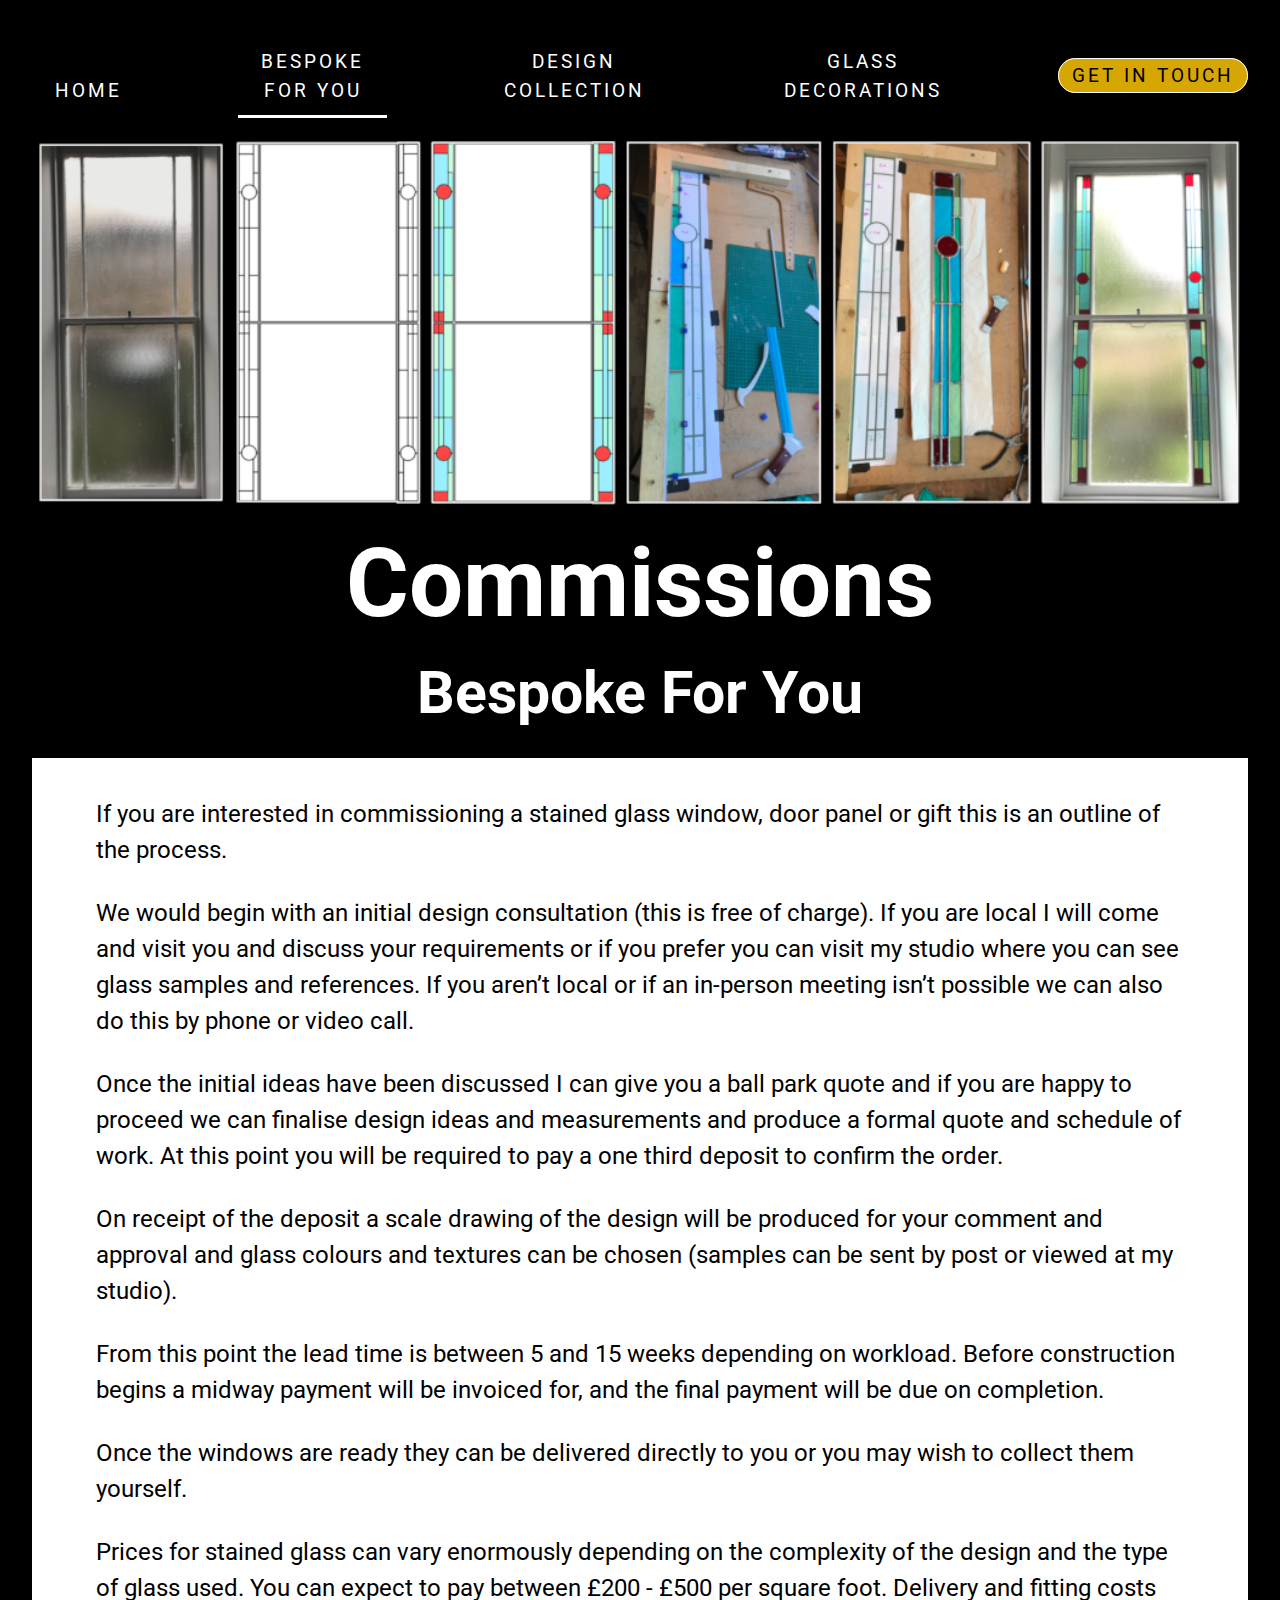
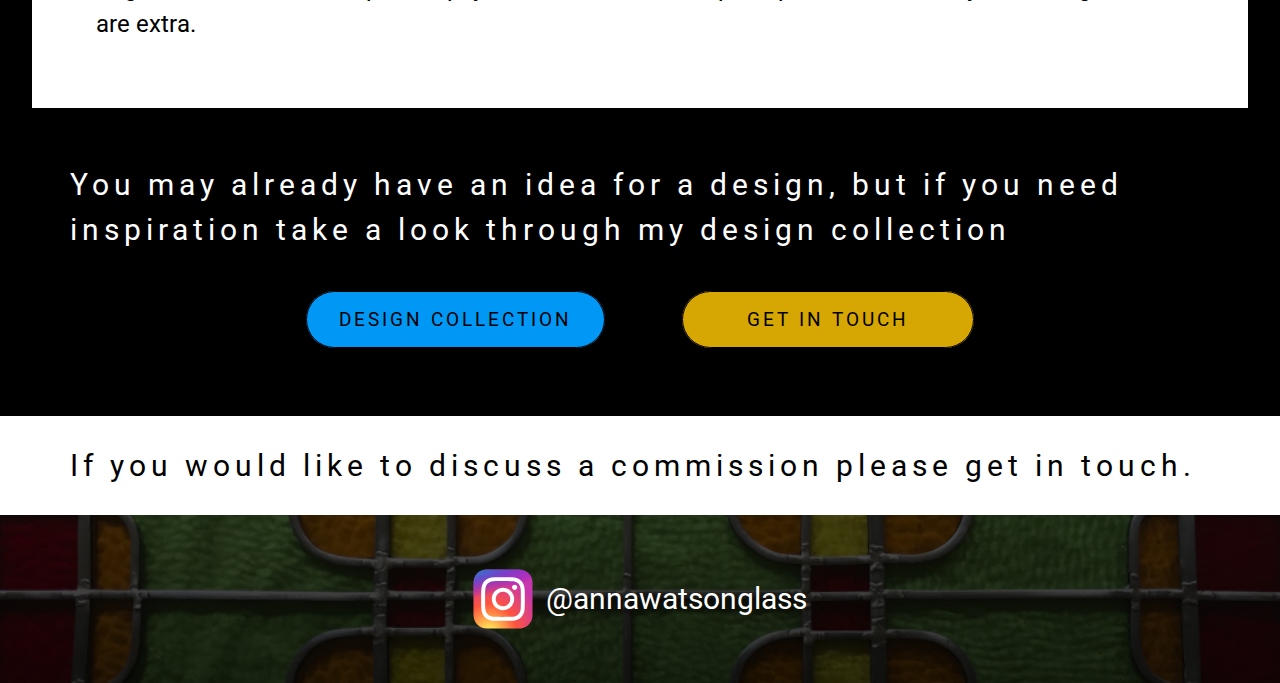
==== bespoke-for-you.html @ 7bacc812 "CTA on bespoke for you" ====
<!DOCTYPE html>
<html lang="en">
	<head>
		<meta charset="UTF-8" />
		<meta http-equiv="X-UA-Compatible" content="IE=edge" />
		<meta name="viewport" content="width=device-width, initial-scale=1.0" />
		<link rel="preconnect" href="https://fonts.googleapis.com" />
		<link rel="preconnect" href="https://fonts.gstatic.com" crossorigin />
		<link
			href="https://fonts.googleapis.com/css2?family=Roboto:wght@400;700;900&display=swap"
			rel="stylesheet"
		/>
		<link rel="stylesheet" href="normalize.css" />
		<link rel="stylesheet" href="style.css" />
		<title>Anna Watson Glass - bespoke for you</title>
		<script src="app.js" defer></script>
	</head>
	<div class="contact">
        <a class="skip-to-content" href="#main">skip to content</a>
        <header class="primary-header section-wrap">
            <div class="primary-header-layout">
                <div class="contact-btn-mobile">
                    <a
                        class="contact-btn-mob text-black letter-space-2 uppercase"
                        href="./contact.html"
                        >get in touch
                    </a>
                </div>
                <button
                    class="mobile-nav-toggle"
                    aria-controls="primary-navigation"
                    aria-expanded="false"
                >
                    <span class="sr-only">Menu</span>
                </button>
                <nav>
                    <ul
                        id="primary-navigation"
                        data-visible="false"
                        class="primary-navigation"
                    >
                        <li class="nav-item fs-nav nav-item1">
                            <a
                                class="text-white letter-space-2 uppercase"
                                href="./index.html"
                                ><span class="home-hidden">home</span><br>home</a
                            >
                        </li>
                        <li class="active nav-item fs-nav">
                            <a class="text-white letter-space-2 uppercase" href="./bespoke-for-you.html"
                                ><span>bespoke<br>for you</span></a
                            >
                        </li>
                        <li class="nav-item fs-nav">
                            <a class="text-white letter-space-2 uppercase" href="./design-collection.html"
                                >design<br>collection</a
                            >
                        </li>
                        <li class="nav-item fs-nav">
                            <a class="text-white letter-space-2 uppercase" href="./glass-decorations.html"
                                ><span>glass<br>decorations</span></a
                            >
                        </li>
                        <li class="contact-btn-nav fs-nav">
                            <a
                                class="contact-btn text-black letter-space-2 uppercase"
                                href="./contact.html"
                                >get in touch
                        </a>
                        </li>
                    </ul>
                </nav>
            </div>
        </header>
        <main id="main">
            <section class="section1 section-wrap">
                <div class="section1-layout">
        
                    <picture>
                        <source media="(max-width:719px)" srcset="images/bespoke-process-600.png">
                        <source media="(min-width:720px)" srcset="images/bespoke-process-1000.png">
                        <img class="design-process-img" src="images/bespoke-process-1000.png" alt="A series of pictures showing the design process">
                    </picture>
            </section>
            <section class="section-wrap">
                    <div class="commissions-header-wrap">
                        <h1 class="fs-8">Commissions</h1>
                        <h2 class="fs-6 bot-3">Bespoke For You</h2>
                    </div>
            </section>
            <section class="section-wrap">
                    <div class="commissions-text bg-white text-black">
                        <p>If you are interested in commissioning a stained glass window, door panel or gift this is an outline of the process.</p>
                        
                        <p class="top-3">We would begin with an initial design consultation (this is free of charge).  If you are local I will come and visit you and discuss your requirements or if you prefer you can visit my studio where you can see glass samples and references. If you aren’t local or if an in-person meeting isn’t possible we can also do this by phone or video call.</p>
                        
                        <p class="top-3">Once the initial ideas have been discussed I can give you a ball park quote and if you are happy to proceed we can finalise design ideas and measurements and produce a formal quote and schedule of work. At this point you will be required to pay a one third deposit to confirm the order.</p>
                        
                        <p class="top-3">On receipt of the deposit a scale drawing of the design will be produced for your comment and approval and glass colours and textures can be chosen (samples can be sent by post or viewed at my studio).</p>

                        <p class="top-3">From this point the lead time is between 5 and 15 weeks depending on workload. Before construction begins a midway payment will be invoiced for, and the final payment will be due on completion.</p>
                        
                        <p class="top-3">Once the windows are ready they can be delivered directly to you or you may wish to collect them yourself.</p>
                        
                        <p class="top-3 bot-3">Prices for stained glass can vary enormously depending on the complexity of the design and the type of glass used. You can expect to pay between £200 - £500 per square foot. Delivery and fitting costs are extra.</p>
                        </p>
                    </div>
                </div>
            </section>
            <div class="section-wrap bg-black text-white top-6 bot-6">
                <div class="one-col">
                    <p class="fs-3 sides-3 bot-3 letter-space-1">
                        You may already have an idea for a design, but if you need inspiration take a look through my design collection
                        </p>
                    <div class="two-cta two-item-flex fs-1">
                        <div class="call-action-2-btn top-3 bot-3">
                            <a
                                class="text-black letter-space-2 uppercase"
                                href="./design-collection.html"
                                >design collection
                            </a>
                        </div>
                        <div class="contact-btn-2 contact-bespoke top-3 bot-3">
                            <a
                                class="text-black letter-space-2 uppercase"
                                href="./contact.html"
                                >get in touch
                            </a>
                        </div>
                    </div>
                </div>
            </div>
            <div class="section-wrap bg-white text-black top-3 bot-3">
                <p class="fs-3 sides-3 letter-space-1">
                    If you would like to discuss a commission please get in touch.
                 </p>
                </div>
            </div>
        </main>
        <footer id="footer" class="section-wrap footer bg-black text-white">
			<div class="footer-layout top-6 bot-6">
				<div class="socials flex">
					<a href="#"><img class="link-icon" src="./images/icon-instagram.svg" alt="instagram icon"></a>
					<p class="fs-3">@annawatsonglass</p>
				</div>
			</div>
		</footer>
    </div>
</html>
---- style.css ----
/* ------------------- */
/* CUSTOM PROPERTIES   */
/* ------------------- */

:root {
	/* COLORS */
	--clr-dark: 232, 100%, 30%;
	--clr-light: 203, 99%, 48%;
	--clr-accent: 240, 100%, 27%;
	--clr-btn: #d6a603;
	--clr-black: 0 0% 0%;
	--clr-white: 0 0% 100%;

	/* FLUID TYPOGRAPHY */
	--fs-x-small: clamp(0.69rem, 0.59rem + 0.52vw, 0.96rem);
	--fs-small: clamp(0.83rem, 0.69rem + 0.72vw, 1.2rem);
	--fs-norm: clamp(1rem, 0.8rem + 0.98vw, 1.5rem);
	--fs-big: clamp(1.2rem, 0.94rem + 1.32vw, 1.88rem);
	--fs-x-big: clamp(1.44rem, 1.09rem + 1.76vw, 2.34rem);
	--fs-xl-big: clamp(1.73rem, 1.26rem + 2.35vw, 2.93rem);
	--fs-xxl-big: clamp(2.07rem, 1.45rem + 3.1vw, 3.66rem);
	--fs-xxxl-big: clamp(2.49rem, 1.67rem + 4.08vw, 4.58rem);
	--fs-uber-big: clamp(3rem, 2rem + 5vw, 7rem);

	/* FONT FAMILIES */
	--ff-sans-normal: 'Roboto', sans-serif;

	/* BORDER */
	--bw-all: 4px;
	--bw-top: 2px 4px 4px 4px;
	--bw-top-bot: 2px 4px 2px 4px;
	--bw-bot: 4px 4px 2px 4px;
	--bw-left: 4px 2px 4px 4px;
	--bw-left-right: 4px 2px 4px 2px;
	--bw-right: 4px 4px 4px 2px;
}

/* ------------------- */
/* RESET              */
/* ------------------- */

/* BOX SIZING */
*,
*::before,
*::after {
	box-sizing: border-box;
}

/* RESET MARGINS */
body,
h1,
h2,
h3,
h4,
h5,
p,
figure,
picture {
	margin: 0;
}

/* /////////////////////////////////////////////////////////// */

/* SET UP THE BODY */
body {
	background-color: hsl(var(--clr-black));
	color: hsl(var(--clr-white));
	font-family: var(--ff-sans-normal);
	font-size: var(--fs-norm);
	line-height: 1.5;

	/* overflow-y: hidden; */
}

/* MAKE IMAGES EASIER TO WORK WITH */
img,
picture {
	display: block;
	max-width: 100%;
}

/* MAKE FORM ELEMENTS EASIER TO WORK WITH */
input,
button,
textarea,
select {
	font: inherit;
}

/* REMOVE ANIMATIONS FOR PEOPLE WHO HAVE TURNED THEM OFF */

@media (prefers-reduced-motion: reduce) {
	*,
	*::before,
	*::after {
		animation-duration: 0.01ms !important;
		animation-iteration-count: 1 !important;
		transition-duration: 0.01ms !important;
		scroll-behavior: auto !important;
	}
}
/* ------------------- */
/* UTILITY CLASSES     */
/* ------------------- */

.flex {
	display: flex;
}

/* ASSIGN FLUID TYPOGRAPHY STEPS*/
.fs-8 {
	font-size: var(--fs-uber-big);
}
h1,
.fs-7 {
	font-size: var(--fs-xxxl-big);
}
h2,
.fs-6 {
	font-size: var(--fs-xxl-big);
}
h3,
.fs-5 {
	font-size: var(--fs-xl-big);
}
h4,
.fs-4 {
	font-size: var(--fs-x-big);
}
h5,
.fs-3 {
	font-size: var(--fs-big);
}
p,
.fs-2 {
	font-size: var(--fs-norm);
}
.fs-1 {
	font-size: var(--fs-small);
}
.fs-nav {
	font-size: var(--fs-small);
}

@media (min-width: 720px) and (max-width: 960px) {
	.fs-nav {
		font-size: 0.75rem;
	}
}

@media (max-width: 560px), (max-height: 560px) {
	h1,
	.fs-7 {
		font-size: var(--fs-xxl-big);
	}
	h2,
	.fs-6 {
		font-size: var(--fs-xl-big);
	}
	h3,
	.fs-5 {
		font-size: var(--fs-x-big);
	}
	h4,
	.fs-4 {
		font-size: var(--fs-big);
	}
}

@media (max-width: 400px), (max-height: 400px) {
	h1,
	.fs-7 {
		font-size: var(--fs-x-big);
	}
	h2,
	.fs-6 {
		font-size: var(--fs-big);
	}
	h3,
	.fs-5 {
		font-size: var(--fs-norm);
	}
	h4,
	.fs-4 {
		font-size: var(--fs-small);
	}
	h5,
	.fs-3 {
		font-size: var(--fs-small);
	}
	p,
	.fs-2 {
		font-size: var(--fs-x-small);
	}
}
.fs-7,
.fs-6,
.fs-5,
.fs-4 {
	line-height: 1.3;
}

/* /////////////////////////////////////////////////////////// */

/*  COLORS */

.bg-dark {
	background-color: hsl(var(--clr-dark));
}
.bg-light {
	background-color: hsl(var(--clr-light));
}
.bg-accent {
	background-color: hsl(var(--clr-accent));
}
.bg-white {
	background-color: hsl(var(--clr-white));
}
.bg-black {
	background-color: hsl(var(--clr-black));
}

.text-dark {
	color: hsl(var(--clr-dark));
}
.text-light {
	color: hsl(var(--clr-light));
}
.text-white {
	color: hsl(var(--clr-white));
}
.text-black {
	color: hsl(var(--clr-black));
}
/* /////////////////////////////////////////////////////////// */

/* TYPOGRAPHY */

.ff-sans-normal {
	font-family: var(--ff-sans-normal);
}

.letter-space-1 {
	letter-spacing: 5px;
}
.letter-space-2 {
	letter-spacing: 3px;
}
.letter-space-3 {
	letter-spacing: 2.5px;
}

.uppercase {
	text-transform: uppercase;
}

/* /////////////////////////////////////////////////////////// */

/* SPACING - MARGIN-TOP */

.flow > *:not(:first-child) {
	padding-top: 3vh;
}

.top-1 {
	padding-top: 1vh;
}
.top-2 {
	padding-top: 2vh;
}
.top-3 {
	padding-top: 3vh;
}
.top-6 {
	padding-top: 6vh;
}
.top-9 {
	padding-top: 9vh;
}

.bot-1 {
	padding-bottom: 1vh;
}
.bot-2 {
	padding-bottom: 2vh;
}
.bot-3 {
	padding-bottom: 3vh;
}
.bot-6 {
	padding-bottom: 6vh;
}
.bot-9 {
	padding-bottom: 9vh;
}

.sides-3 {
	padding-left: 3vw;
	padding-right: 3vw;
}

.sides-6 {
	padding-left: 6vw;
	padding-right: 6vw;
}

.border {
	border-style: solid;
	border-color: hsl(var(--clr-white));
	border-width: var(--bw-all);
}
/* /////////////////////////////////////////////////////////// */

/* ACCESSIBILITY */

.sr-only {
	border: 0;
	clip: rect(0, 0, 0, 0);
	height: 1px;
	margin: -1px;
	overflow: hidden;
	padding: 0;
	position: absolute;
	white-space: nowrap; /* added line */
	width: 1px;
}

.skip-to-content {
	background-color: hsl(var(--clr-black));
	color: hsl(var(--clr-white));
	left: 1vw;
	padding: 0.2em 0.5em;
	position: absolute;
	transform: translateY(-100%);
	transition: transform 250ms ease-in;
	z-index: 9999;
}

.skip-to-content:focus {
	transform: translateY(16vh);
}

/* /////////////////////////////////////////////////////////// */

/* ------------------- */
/* PRIMARY HEADER      */
/* AND NAVIGATION      */
/* ------------------- */

.primary-header-layout {
	display: grid;
	grid-template-columns: 1fr;
	grid-template-rows: 15vh;

	align-items: center;
}

.primary-navigation {
	display: grid;
	grid-template-columns: 1fr;
	grid-template-rows: repeat(5, min-content);

	background-color: hsl(var(--clr-black) / 0.9);
	background: hsl(var(--black));
	background-image: linear-gradient(
			hsl(var(--clr-black) / 0),
			hsl(var(--clr-black) / 0.3),
			hsl(var(--clr-black) / 0)
		),
		url(./images/arrows-05.jpg);
	background-position: center;
	background-repeat: no-repeat;
	background-size: cover;
	gap: 3vh;
	inset: 0 0 0 0%;
	list-style: none;
	margin: 0;
	padding: 15vh 3rem;
	position: fixed;
	transform: translateX(130%);
	transition: transform 500ms ease-in-out;
	z-index: 10;
}

.primary-navigation > .nav-item1 {
	grid-column: 1;
}

.primary-navigation[data-visible='true'] {
	transform: translateX(0);
}

.home-hidden {
	color: hsl(var(--clr-white) / 0);
	text-shadow: none;
}

.nav-item {
	border-bottom: 0.4vh solid hsl(var(--clr-white) / 0);
	text-align: center;
	padding: 1.4vh clamp(0.5rem, 1.8vw, 4.5rem) 1vh;
}

.nav-item > a {
	color: white;
	cursor: pointer;
	display: block;
	text-shadow: 3px 3px 5px black, -3px -3px 5px black;
	text-decoration: none;
}

.nav-item:hover,
.nav-item:focus {
	border-color: hsl(var(--clr-white) / 0.7);
}

.primary-navigation .active,
.primary-navigation > [aria-selected='true'] {
	border-color: hsl(var(--clr-white) / 1);
	color: hsl(var(--clr-white) / 1);
}

/* MOBILE NAV TOGGLE ////////// */

.mobile-nav-toggle {
	display: block;

	background: transparent;
	background-image: url(./images/icon-hamburger.svg);
	background-position: center;
	background-repeat: no-repeat;
	border: 0;
	cursor: pointer;
	height: 1.5rem;
	position: absolute;
	right: 9vw;
	top: 6vh;
	width: 1.5rem;
	z-index: 20;
}
.mobile-nav-toggle[aria-expanded='true'] {
	background-image: url(./images/icon-close.svg);
	position: fixed;
}

.mobile-nav-toggle:focus-visible {
	outline: 5px solid white;
	outline-offset: 5px;
}

/* LARGER SCREEN NAVIGATION///////////////////////////////// */
@media (min-width: 720px) {
	.mobile-nav-toggle {
		display: none;
	}
	.primary-navigation {
		grid-template-columns: repeat(4, auto) min-content;
		grid-template-rows: 1fr;

		align-items: center;
		background: hsl(var(--clr-white) / 0);
		gap: 3vw;
		justify-content: space-between;
		padding: 2vh 0 0 0;
		position: static;
		transform: none;
		transition: none;
	}
}
/* //////////////////////////////////////////////////////////////////////// */
/* ------------------- */
/* LAYOUT + SPACING    */
/* ------------------- */
/* //////////////////////////////////////////////////////////////////////// */
.section-wrap {
	display: grid;
	grid-template-columns: minmax(2rem, 1fr) minmax(0, 80rem) minmax(2rem, 1fr);
}

.section-wrap > *:first-child {
	grid-column: 2;
}

/* //////////////////////////////////////////////////////////////////////// */

.home-section1 {
	grid-template-rows: minmax(85vh, auto);

	place-items: center;
	text-align: center;
}

.home-section1 h1 {
	text-shadow: 2px 0 5px black, -2px 0 5px black, 0 2px 5px black,
		0 -2px 5px black;
	color: hsl(var(--clr-white) / 0.9);
}

.home-sect1-sub {
	gap: 3vw;
	text-shadow: 1px 0 5px black, -1px 0 5px black, 0 1px 5px black,
		0 -1px 5px black;
	color: white;
}

/* ////////////////////// */

/* ////////////////////// */

.one-cta {
	display: flex;
	flex-direction: column;
}

.one-cta a {
	justify-self: center;
}

.two-item-flex {
	display: flex;
	flex-direction: column;
	flex-wrap: wrap;
}

.two-img-first {
	width: 100%;
	border-color: hsl(var(--clr-white));
	border-style: solid;
	border-width: var(--bw-bot);
}

.two-img-last {
	width: 100%;
	border-color: hsl(var(--clr-white));
	border-style: solid;
	border-width: var(--bw-top);
}

.text-img-right,
.text-img-left {
	display: grid;
	grid-template-columns: 1fr;
}

@media (min-width: 720px) {
	.two-item-flex {
		flex-direction: row;
		flex-wrap: nowrap;
	}

	.two-img-first {
		border-width: var(--bw-left);
	}

	.two-img-last {
		border-width: var(--bw-right);
	}

	.two-img-first,
	.two-img-last {
		width: 50%;
	}

	.text-img-right {
		grid-template-columns: 1fr 50vw;

		align-items: center;
		column-gap: 3vw;
	}

	.text-img-right > img {
		justify-self: end;
	}

	.text-img-left {
		grid-template-columns: 50vw 1fr;
		grid-template-areas: 'image text';

		align-items: center;
		column-gap: 3vw;
	}

	.text-img-left > img {
		justify-self: start;
		grid-area: image;
	}
}

/* ////////////////////// */

.footer-layout {
	display: grid;
	grid-template-columns: 1fr;

	align-items: center;
	justify-content: center;
}

.socials {
	gap: 1vw;
	justify-self: center;
	align-items: center;
	text-align: center;
}

.link-icon {
	cursor: pointer;
	width: 60px;
}

/* /////////////////////////////////////////////////////////// */

/* ///////////////////////////////////////////////////////////////////////// */

/* ------------------- */
/* BACKGROUNDS      */
/* ------------------- */

.home {
	background: hsl(var(--black));
	background-image: linear-gradient(
			hsl(var(--clr-black) / 0.1),
			hsl(var(--clr-black) / 0.1)
		),
		url(./images/internal-transom-hero-mobile-02.jpg);
	background-position: center;
	background-repeat: no-repeat;
	background-size: cover;
}

@media (min-width: 540px) {
	.home {
		background-image: linear-gradient(
				hsl(var(--clr-black) / 0.1),
				hsl(var(--clr-black) / 0.1)
			),
			url(./images/internal-transom-hero.jpg);
	}
}

.footer {
	background: hsl(var(--black));
	background-image: linear-gradient(
			hsl(var(--clr-black) / 0.7),
			hsl(var(--clr-black) / 0.8)
		),
		url(./images/flow-03.jpg);
	background-position: center;
	background-repeat: no-repeat;
	background-size: cover;
}

/* ///////////////////////////////////////////////////////////////////////// */

/* ------------------------ */
/* BUTTONS - CONTACT - CTA 	*/
/* ------------------------ */
.contact-btn-mobile {
	position: relative;
	font-size: 0.75rem;
}
.contact-btn-mob {
	background-color: var(--clr-btn);
	border: 0.1rem solid hsl(var(--clr-black));
	border-radius: 2rem;
	cursor: pointer;
	padding: 0.3rem 0.8rem;
	text-decoration: none;
	white-space: nowrap;
}

.contact-btn-mob:hover,
.contact-btn-mob:focus {
	background-color: hsl(var(--clr-dark));
	border: 0.1rem solid hsl(var(--clr-white));
	color: hsl(var(--clr-white));
}

.contact-btn-mob:active {
	color: hsl(var(--clr-black));
	border: 0.1rem solid hsl(var(--clr-white));
}

@media (min-width: 720px) {
	.contact-btn-mobile {
		display: none;
	}
}

/* ///////////////////////////*/

.contact-btn {
	background-color: var(--clr-btn);
	border: 0.1rem solid hsl(var(--clr-white));
	border-radius: 2rem;
	cursor: pointer;
	padding: 0.3rem 0.8rem;
	text-decoration: none;
	white-space: nowrap;
}

.contact-btn:hover,
.contact-btn:focus {
	background-color: hsl(var(--clr-dark));
	color: hsl(var(--clr-white));
}

.contact-btn:active {
	color: hsl(var(--clr-black));
}

/* /////////////////////////// */
@media (max-width: 720px) {
	.contact-btn-nav {
		justify-self: center;
	}
}

/* /////////////////////////// */

/* ///////////////////////////*/
/* button element so that text can wrap easily */
.call-action-1-btn {
	background-color: hsl(var(--clr-black) / 0.5);
	border: 0.1rem solid hsl(var(--clr-white));
	border-radius: 3rem;
	cursor: pointer;
	padding: 1rem 1rem 1rem;
	text-decoration: none;
	white-space: nowrap;
}

.call-action-1-btn:hover,
.call-action-1-btn:focus {
	background-color: hsl(var(--clr-white));
	border: 0.1rem solid hsl(var(--clr-black));
	color: hsl(var(--clr-black));
}

/* ///////////////////////////*/

.two-cta {
	justify-content: center;
	text-align: center;
}

@media (min-width: 720px) {
	.two-cta {
		column-gap: 6vw;
	}
}

.contact-btn-2 > a {
	background-color: var(--clr-btn);
	border: 0.1rem solid hsl(var(--clr-black));
	border-radius: 2rem;
	cursor: pointer;
	padding: 1rem 5rem;
	text-decoration: none;
	white-space: nowrap;
}

.contact-btn-2 > a:hover,
.contact-btn-2 > a:focus {
	background-color: hsl(var(--clr-dark));
	border: 0.1rem solid hsl(var(--clr-black));
	color: hsl(var(--clr-white));
}

.contact-btn-2 > a:active {
	background-color: var(--clr-btn);
	color: hsl(var(--clr-black));
}

.contact-bespoke > a {
	padding: 1rem 4rem;
}
/* ///////////////////////////// */

.call-action-2-btn {
	justify-content: center;
}

.call-action-2-btn > a {
	background-color: hsl(var(--clr-light));
	border: 0.1rem solid hsl(var(--clr-black));
	border-radius: 3rem;
	cursor: pointer;
	padding: 1rem 2rem;
	text-decoration: none;
	white-space: nowrap;
}

.call-action-2-btn > a:hover,
.call-action-2-btn > a:focus {
	background-color: hsl(var(--clr-dark));
	border: 0.1rem solid hsl(var(--clr-white));
	color: hsl(var(--clr-white));
}

.call-action-2-btn > a:active {
	background-color: var(--clr-btn);
	border: 0.1rem solid hsl(var(--clr-white));
	color: hsl(var(--clr-black));
}

/* ///////////////////////////*/

.img-container {
	cursor: pointer;
	margin: 3vh 0;
}

.des-col {
	width: auto;
	max-height: 75vh;
}

.gallery {
	display: grid;
	/* flex-wrap: wrap; */
	justify-content: center;
	gap: 5vw;
}

/* .bespoke-process-img-wrap {
	display: grid;
	grid-template-columns: 1fr auto 1fr;
	grid-template-rows: 50vh;
} */

picture {
	display: grid;
	justify-content: center;
}

.design-process-img {
	width: 70vw;
	grid-column: 2;
}
@media (min-width: 720px) {
	.design-process-img {
		width: 100vw;
	}
}

.commissions-header-wrap {
	display: grid;
	justify-content: center;
	text-align: center;
}

.commissions-text {
	text-align: left;
	padding: 3vw 5vw;
}
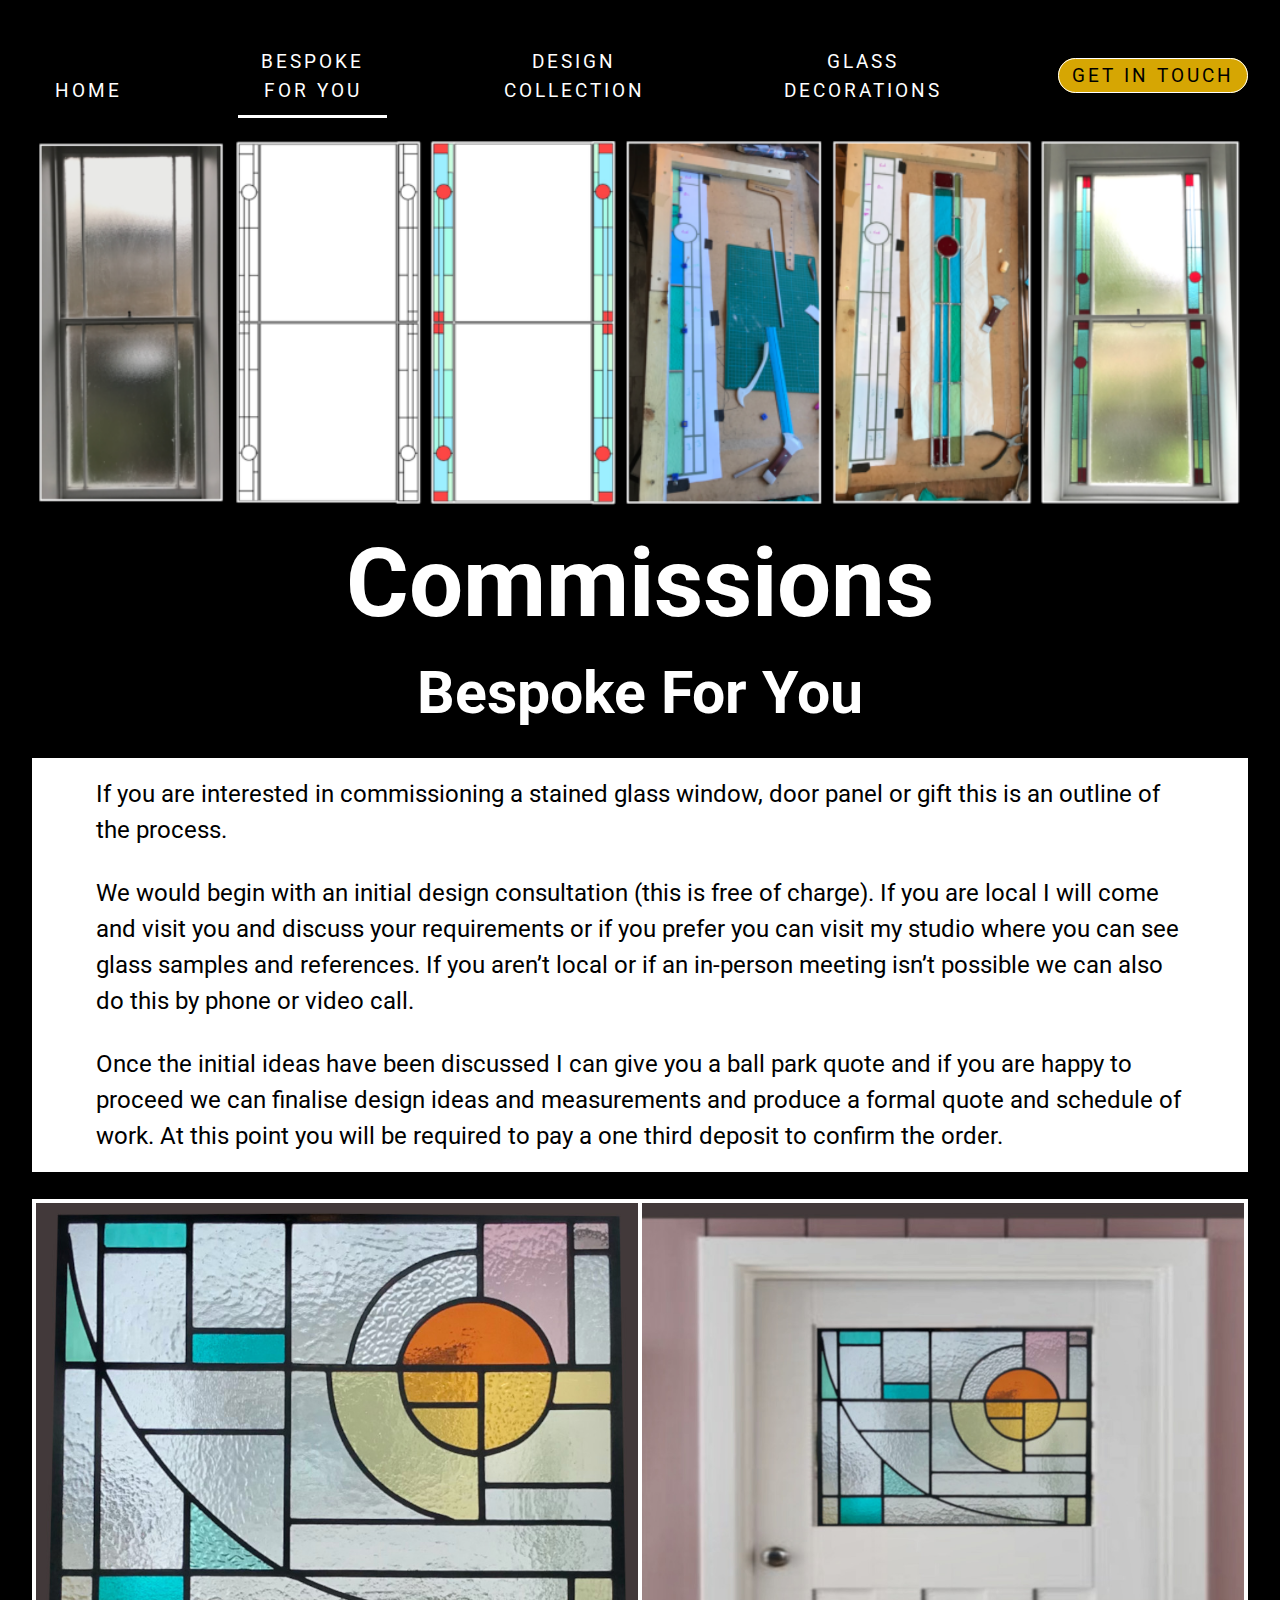
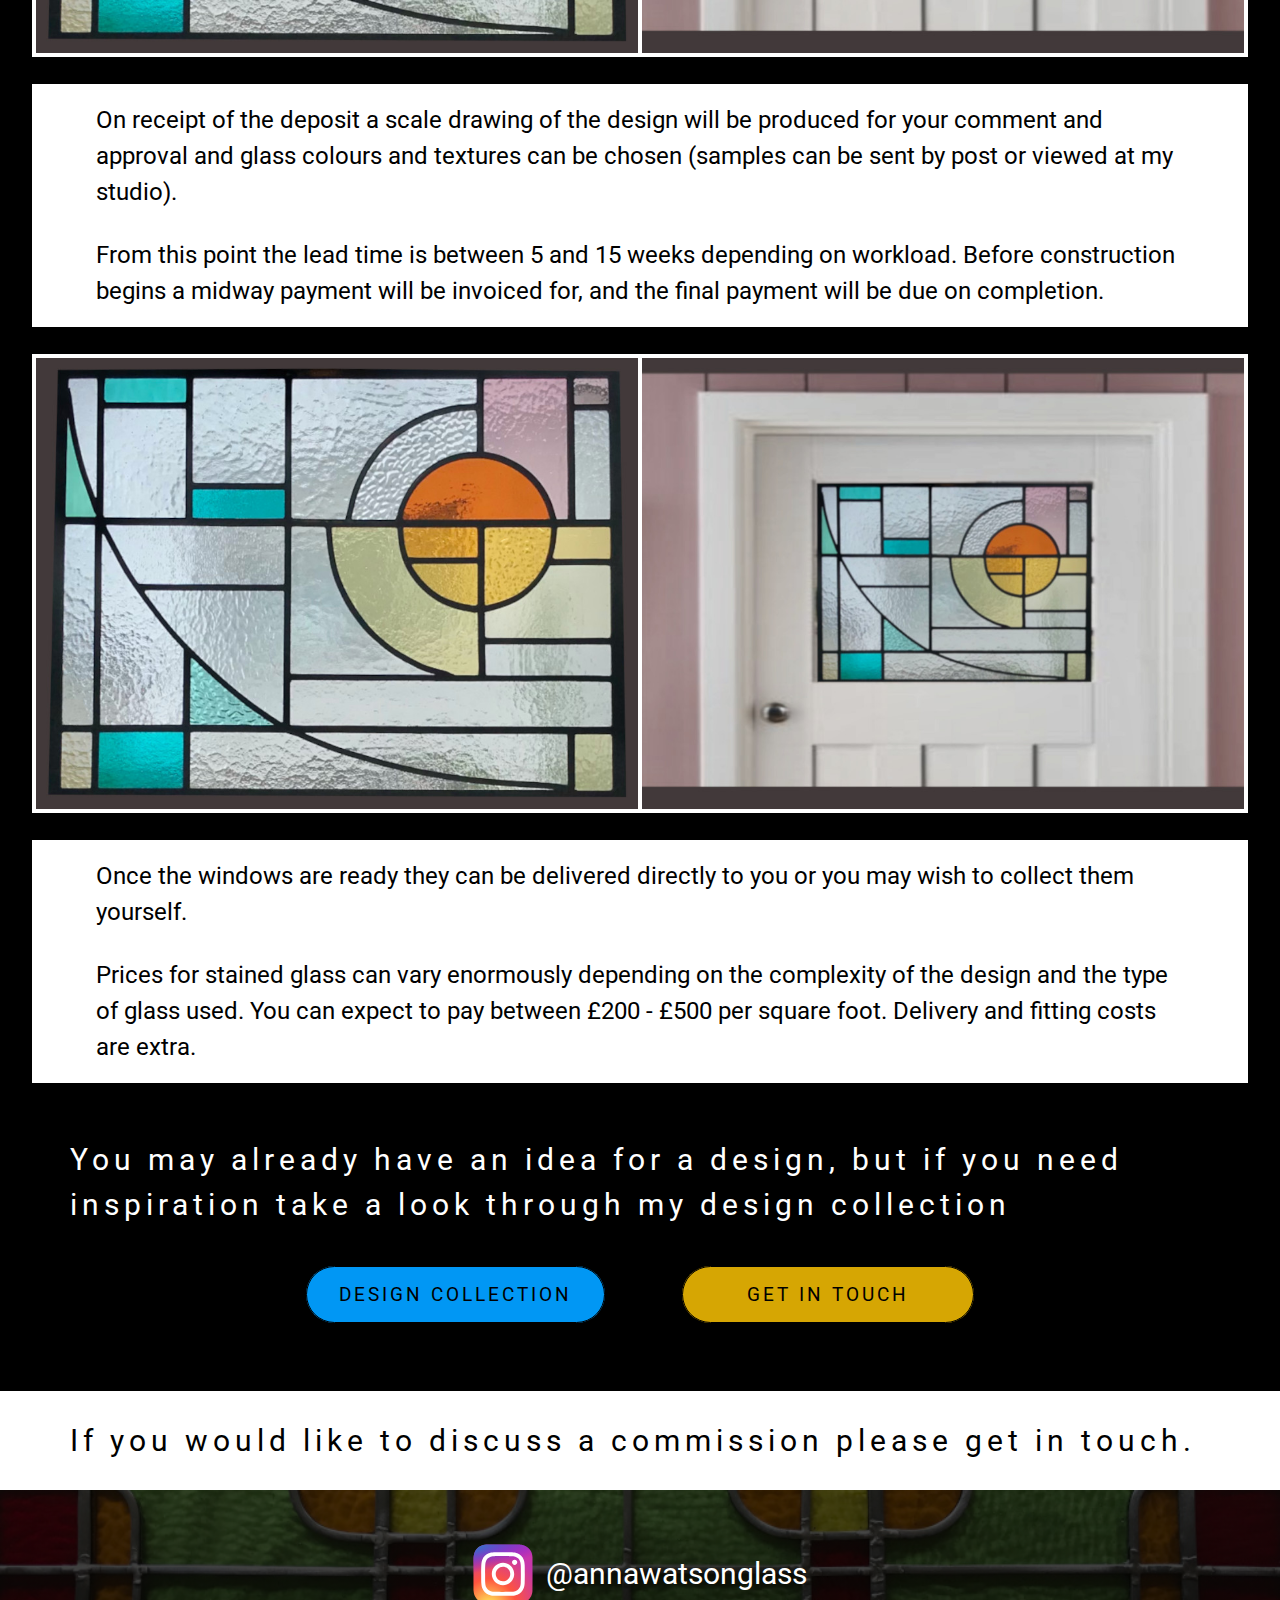
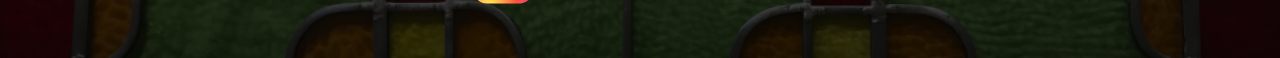
==== commit 09a0cfb9: "Add in images as placeholders Design For You" ====
--- a/bespoke-for-you.html
+++ b/bespoke-for-you.html
@@ -73,36 +73,55 @@
             </div>
         </header>
         <main id="main">
-            <section class="section1 section-wrap">
-                <div class="section1-layout">
-        
+            <section class="bespoke-section1 section-wrap">
+                <div class="bespoke-section1-layout">
                     <picture>
                         <source media="(max-width:719px)" srcset="images/bespoke-process-600.png">
                         <source media="(min-width:720px)" srcset="images/bespoke-process-1000.png">
                         <img class="design-process-img" src="images/bespoke-process-1000.png" alt="A series of pictures showing the design process">
                     </picture>
+                </div>
             </section>
             <section class="section-wrap">
-                    <div class="commissions-header-wrap">
-                        <h1 class="fs-8">Commissions</h1>
-                        <h2 class="fs-6 bot-3">Bespoke For You</h2>
-                    </div>
+                <div class="commissions-header-wrap">
+                    <h1 class="fs-8">Commissions</h1>
+                    <h2 class="fs-6 bot-3">Bespoke For You</h2>
+                </div>
             </section>
-            <section class="section-wrap">
+            <section>
+                <div class="section-wrap">
                     <div class="commissions-text bg-white text-black">
                         <p>If you are interested in commissioning a stained glass window, door panel or gift this is an outline of the process.</p>
                         
                         <p class="top-3">We would begin with an initial design consultation (this is free of charge).  If you are local I will come and visit you and discuss your requirements or if you prefer you can visit my studio where you can see glass samples and references. If you aren’t local or if an in-person meeting isn’t possible we can also do this by phone or video call.</p>
-                        
+
                         <p class="top-3">Once the initial ideas have been discussed I can give you a ball park quote and if you are happy to proceed we can finalise design ideas and measurements and produce a formal quote and schedule of work. At this point you will be required to pay a one third deposit to confirm the order.</p>
-                        
-                        <p class="top-3">On receipt of the deposit a scale drawing of the design will be produced for your comment and approval and glass colours and textures can be chosen (samples can be sent by post or viewed at my studio).</p>
+                    </div>
+                </div>
+                <div class="section-wrap bg-black">
+					<div class="two-item-flex top-3 bot-3">
+						<img class="two-img-first" src="./images/new-front-door-piece.jpg" alt="">
+						<img class="two-img-last" src="./images/new-front-door-piece-02.jpg" alt="">
+					</div>
+				</div>
+                <div class="section-wrap">
+                    <div class="commissions-text bg-white text-black">
+                        <p>On receipt of the deposit a scale drawing of the design will be produced for your comment and approval and glass colours and textures can be chosen (samples can be sent by post or viewed at my studio).</p>
 
                         <p class="top-3">From this point the lead time is between 5 and 15 weeks depending on workload. Before construction begins a midway payment will be invoiced for, and the final payment will be due on completion.</p>
+                    </div>
+                </div>
+                <div class="section-wrap bg-black">
+					<div class="two-item-flex top-3 bot-3">
+						<img class="two-img-first" src="./images/new-front-door-piece.jpg" alt="">
+						<img class="two-img-last" src="./images/new-front-door-piece-02.jpg" alt="">
+					</div>
+				</div>
+                <div class="section-wrap">
+                    <div class="commissions-text bg-white text-black">
+                        <p>Once the windows are ready they can be delivered directly to you or you may wish to collect them yourself.</p>
                         
-                        <p class="top-3">Once the windows are ready they can be delivered directly to you or you may wish to collect them yourself.</p>
-                        
-                        <p class="top-3 bot-3">Prices for stained glass can vary enormously depending on the complexity of the design and the type of glass used. You can expect to pay between £200 - £500 per square foot. Delivery and fitting costs are extra.</p>
+                        <p class="top-3">Prices for stained glass can vary enormously depending on the complexity of the design and the type of glass used. You can expect to pay between £200 - £500 per square foot. Delivery and fitting costs are extra.</p>
                         </p>
                     </div>
                 </div>
--- a/style.css
+++ b/style.css
@@ -755,7 +755,7 @@
 	border: 0.1rem solid hsl(var(--clr-black));
 	border-radius: 2rem;
 	cursor: pointer;
-	padding: 1rem 5rem;
+	padding: 1rem 4rem;
 	text-decoration: none;
 	white-space: nowrap;
 }
@@ -772,9 +772,6 @@
 	color: hsl(var(--clr-black));
 }
 
-.contact-bespoke > a {
-	padding: 1rem 4rem;
-}
 /* ///////////////////////////// */
 
 .call-action-2-btn {
@@ -852,5 +849,5 @@
 
 .commissions-text {
 	text-align: left;
-	padding: 3vw 5vw;
-}
+	padding: 2vh 5vw;
+}
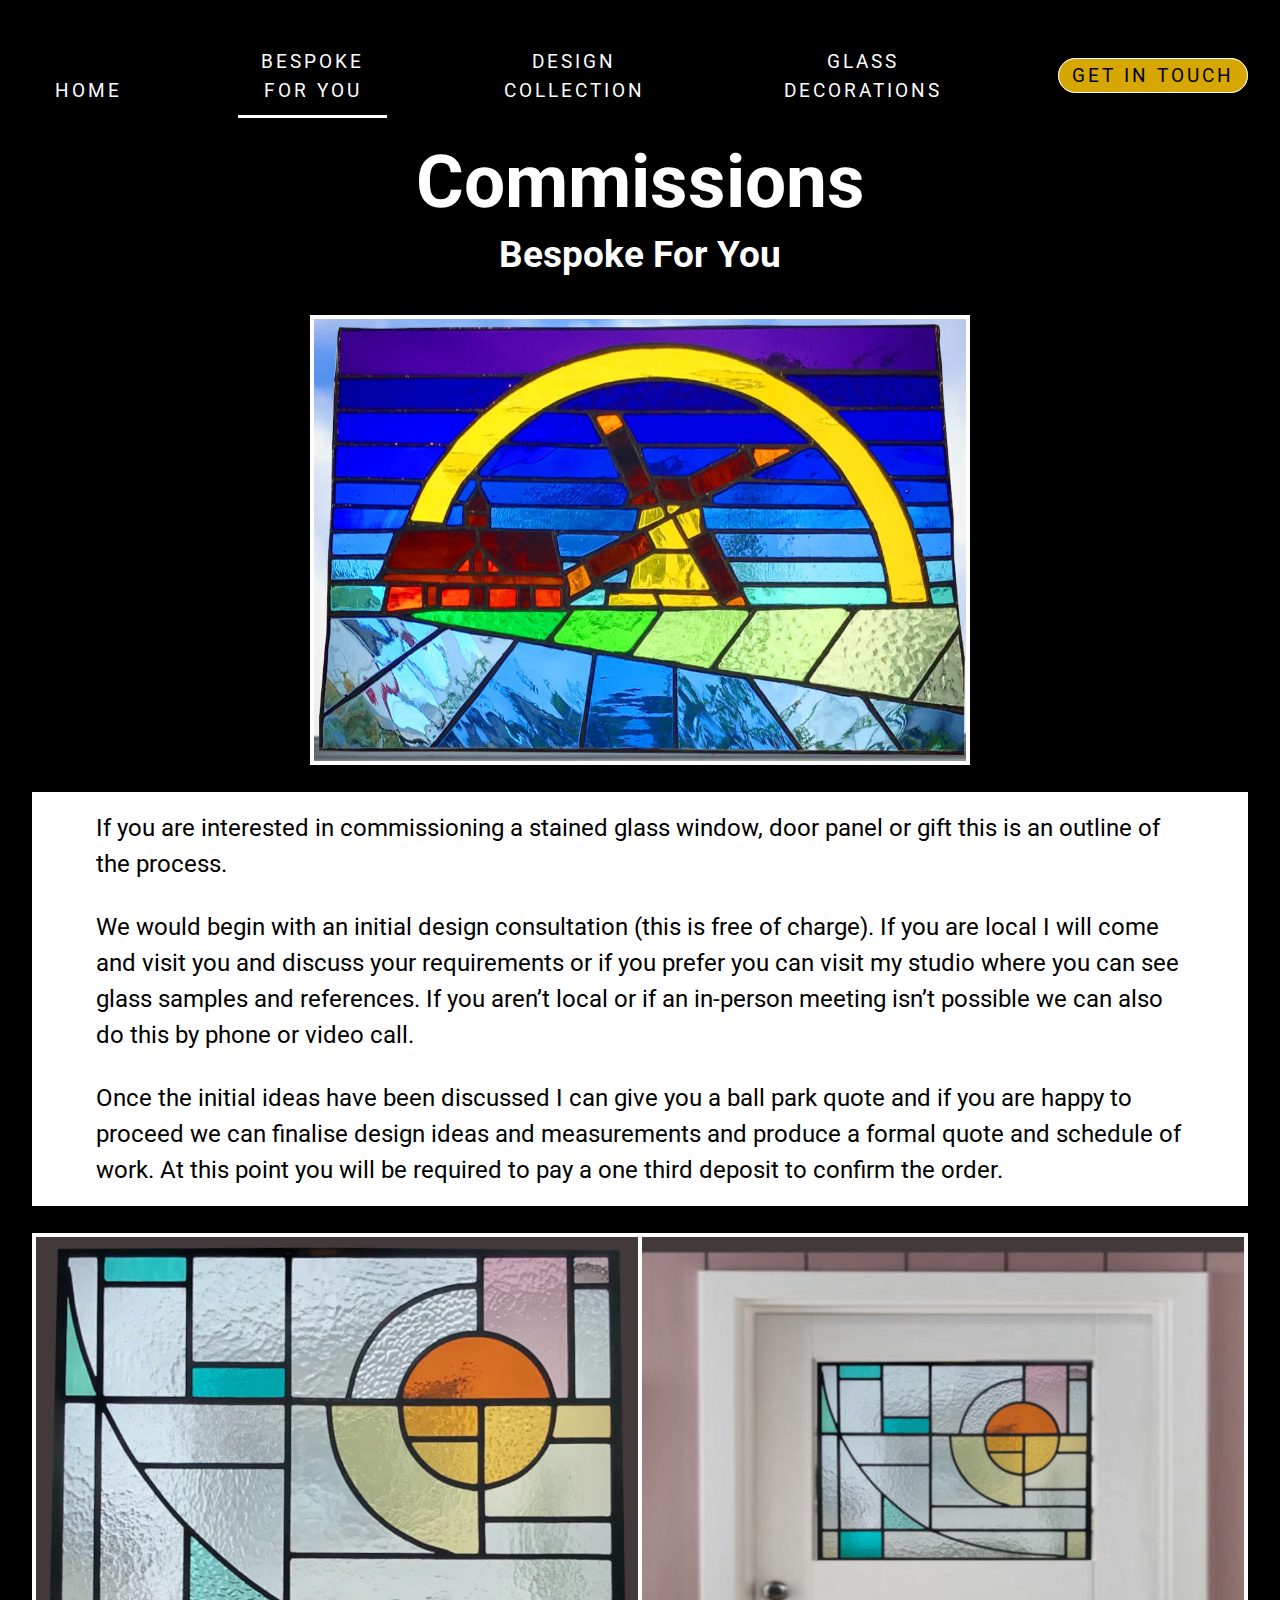
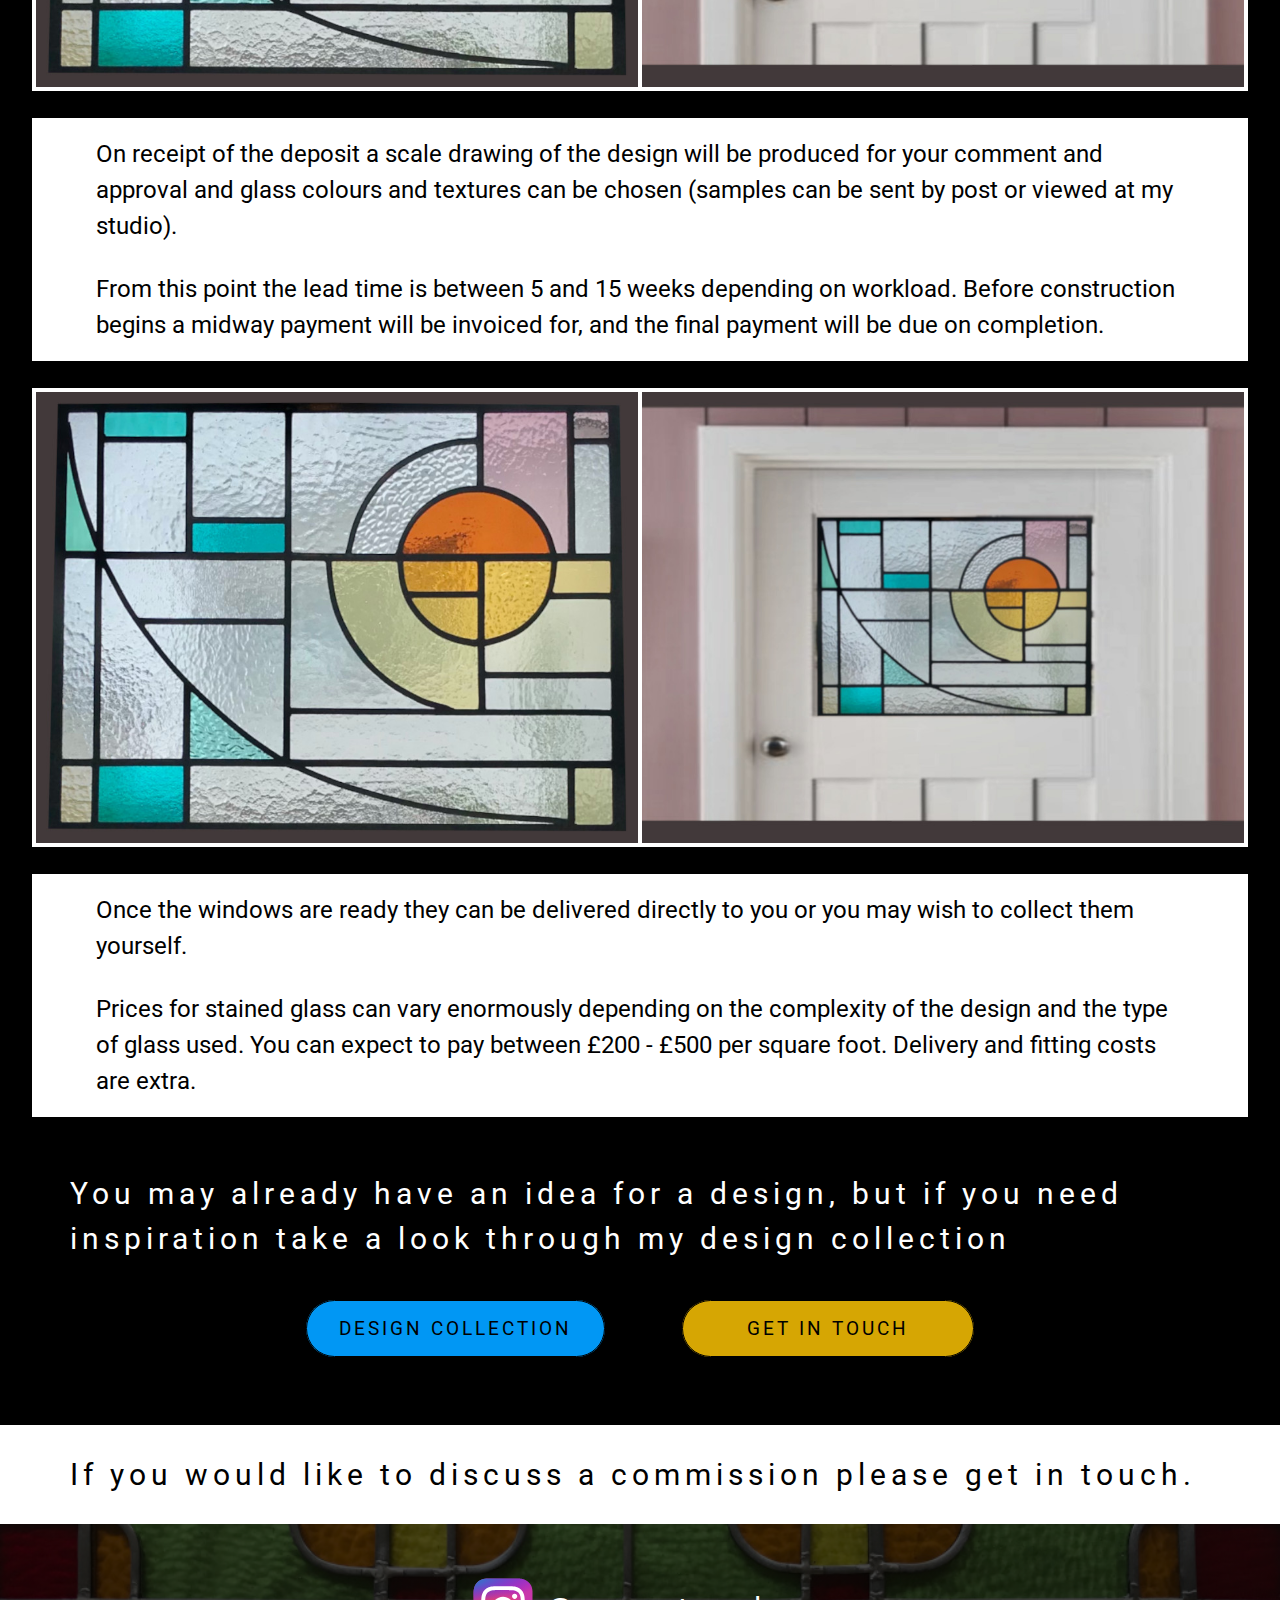
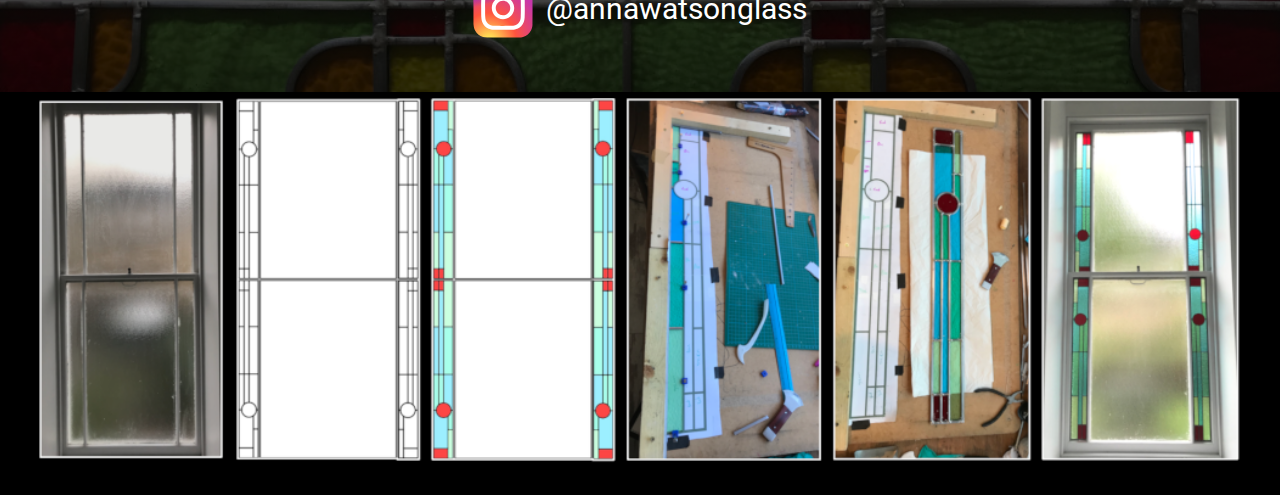
==== commit 0df0f14d: "Add golden-rainbow as hero for Bespoke for You" ====
--- a/bespoke-for-you.html
+++ b/bespoke-for-you.html
@@ -73,21 +73,23 @@
             </div>
         </header>
         <main id="main">
-            <section class="bespoke-section1 section-wrap">
-                <div class="bespoke-section1-layout">
-                    <picture>
-                        <source media="(max-width:719px)" srcset="images/bespoke-process-600.png">
-                        <source media="(min-width:720px)" srcset="images/bespoke-process-1000.png">
-                        <img class="design-process-img" src="images/bespoke-process-1000.png" alt="A series of pictures showing the design process">
-                    </picture>
+            <section class="section-wrap">
+                <div class="commissions-header-wrap">
+                    <h1 class="fs-7">Commissions</h1>
+                    <h2 class="fs-4 bot-1">Bespoke For You</h2>
                 </div>
             </section>
-            <section class="section-wrap">
-                <div class="commissions-header-wrap">
-                    <h1 class="fs-8">Commissions</h1>
-                    <h2 class="fs-6 bot-3">Bespoke For You</h2>
+            <div class="section-wrap bg-black">
+                <div class="gallery">
+                    <div class="img-container">
+                        <img
+                            class="des-col border bespoke-hero"
+                            src="./images/golden-rainbow-crop.jpg"
+                            alt=""
+                        />
+                    </div>
                 </div>
-            </section>
+            </div>
             <section>
                 <div class="section-wrap">
                     <div class="commissions-text bg-white text-black">
@@ -164,5 +166,14 @@
 				</div>
 			</div>
 		</footer>
+        <section class="bespoke-section1 section-wrap">
+            <div class="bespoke-section1-layout bot-3">
+                <picture>
+                    <source media="(max-width:599px)" srcset="images/bespoke-process-600.png">
+                    <source media="(min-width:600px)" srcset="images/bespoke-process-1000.png">
+                    <img class="design-process-img" src="images/bespoke-process-1000.png" alt="A series of pictures showing the design process">
+                </picture>
+            </div>
+        </section>
     </div>
 </html>
--- a/style.css
+++ b/style.css
@@ -772,6 +772,11 @@
 	color: hsl(var(--clr-black));
 }
 
+.contact-bespoke > a:hover,
+.contact-bespoke > a:focus {
+	border: 0.1rem solid hsl(var(--clr-white));
+}
+
 /* ///////////////////////////// */
 
 .call-action-2-btn {
@@ -804,7 +809,7 @@
 /* ///////////////////////////*/
 
 .img-container {
-	cursor: pointer;
+	/* cursor: pointer; */
 	margin: 3vh 0;
 }
 
@@ -832,10 +837,10 @@
 }
 
 .design-process-img {
-	width: 70vw;
+	width: 80vw;
 	grid-column: 2;
 }
-@media (min-width: 720px) {
+@media (min-width: 600px) {
 	.design-process-img {
 		width: 100vw;
 	}
@@ -851,3 +856,7 @@
 	text-align: left;
 	padding: 2vh 5vw;
 }
+
+.bespoke-hero {
+	max-height: 50vh;
+}
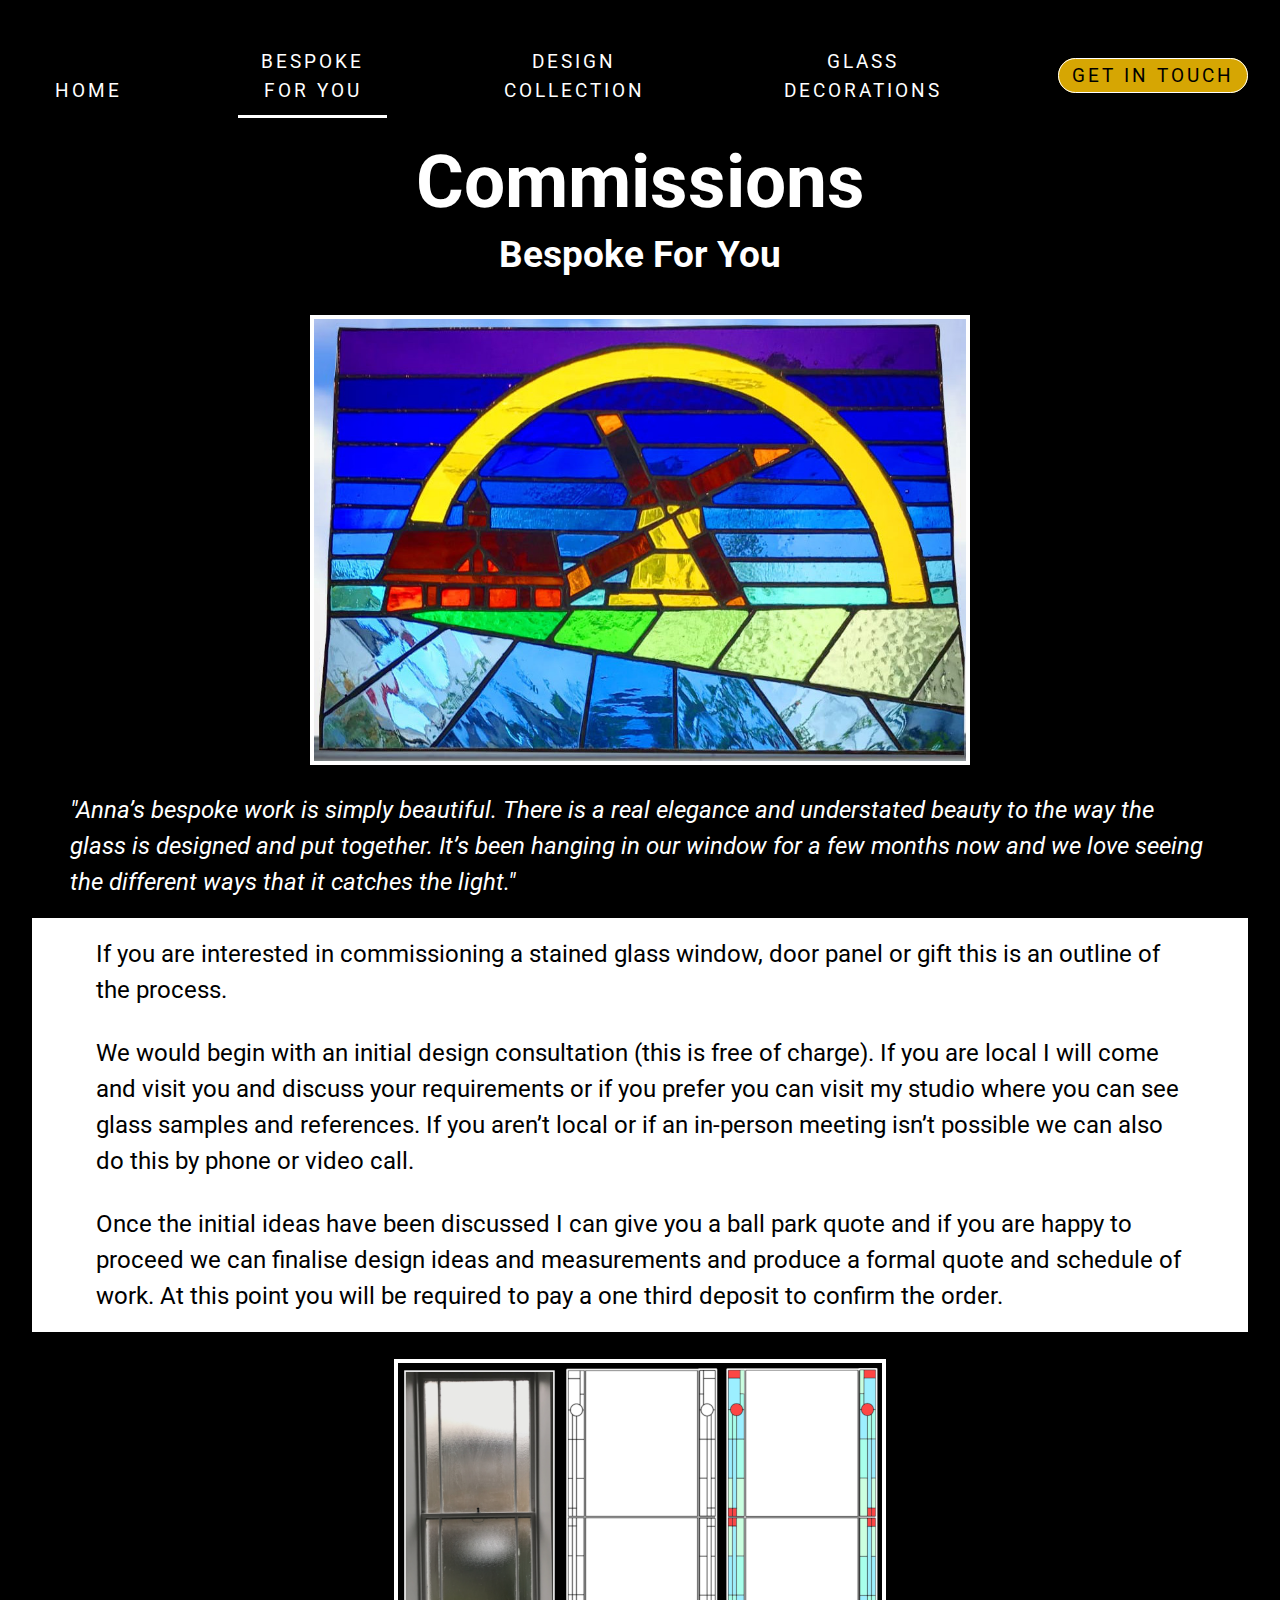
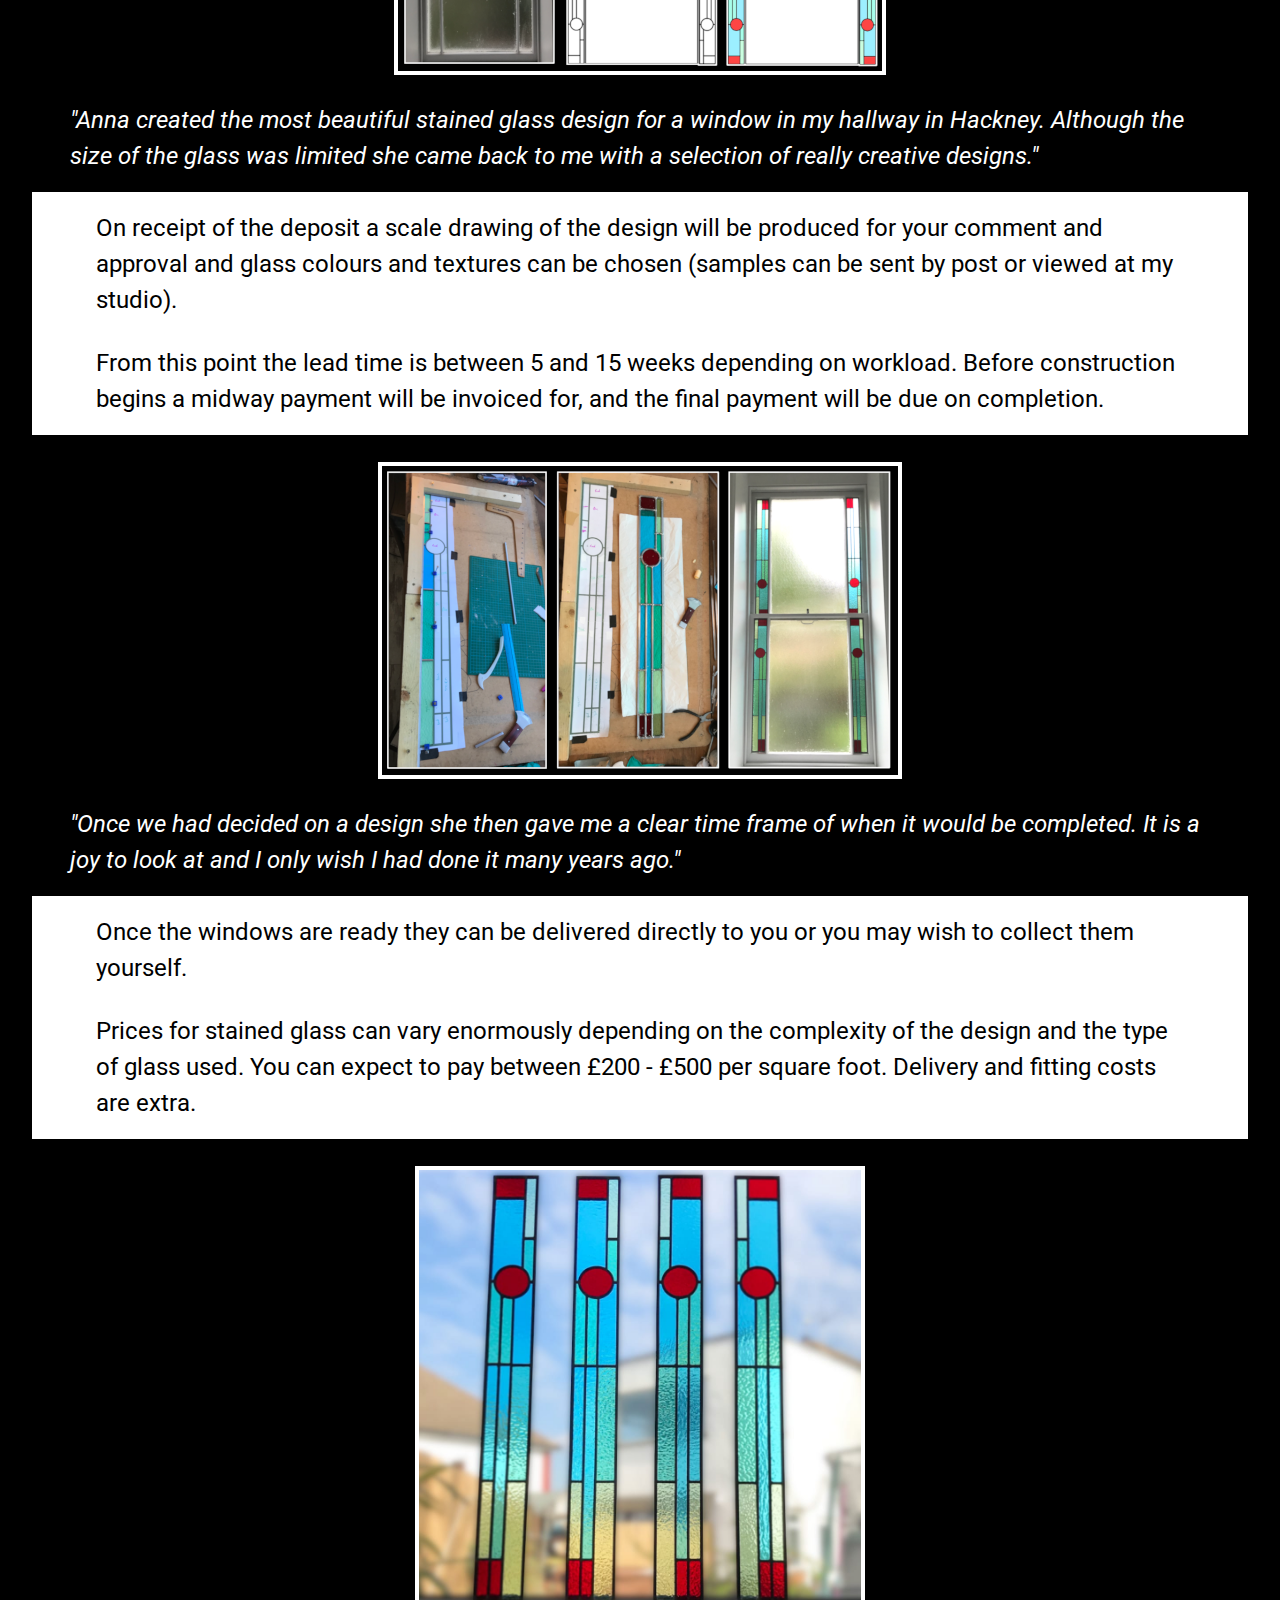
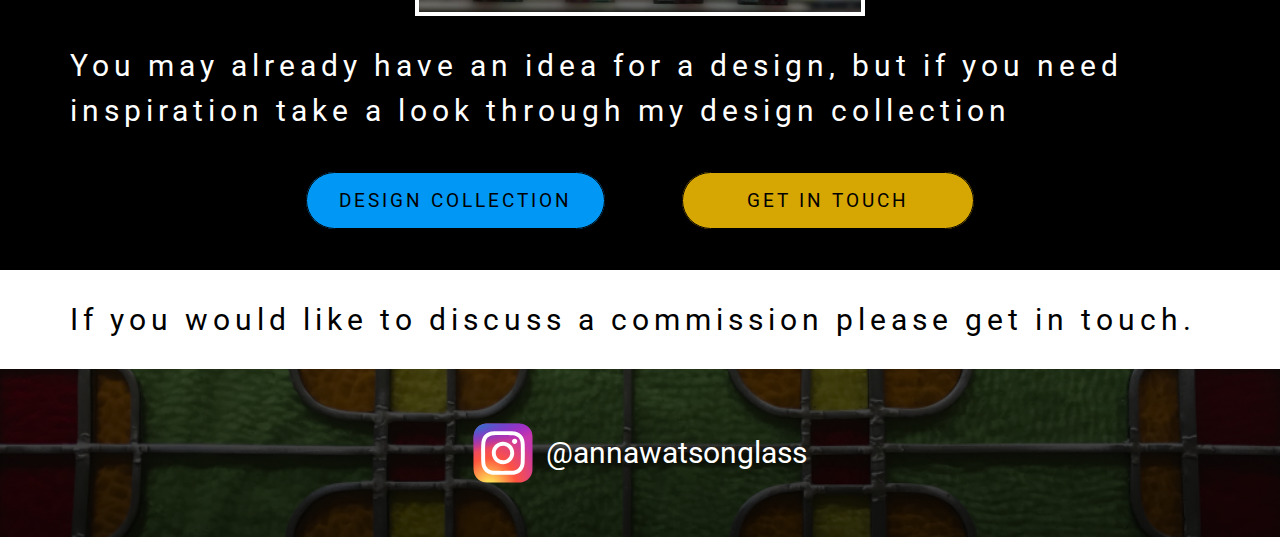
==== commit 28cb2f8c: "Bespoke For You images added with quotes" ====
--- a/bespoke-for-you.html
+++ b/bespoke-for-you.html
@@ -89,6 +89,7 @@
                         />
                     </div>
                 </div>
+                <p class="bespoke-quote text-white fs-2 sides-3 bot-2"> "Anna’s bespoke work is simply beautiful. There is a real elegance and understated beauty to the way the glass is designed and put together. It’s been hanging in our window for a few months now and we love seeing the different ways that it catches the light."</p>
             </div>
             <section>
                 <div class="section-wrap">
@@ -101,11 +102,17 @@
                     </div>
                 </div>
                 <div class="section-wrap bg-black">
-					<div class="two-item-flex top-3 bot-3">
-						<img class="two-img-first" src="./images/new-front-door-piece.jpg" alt="">
-						<img class="two-img-last" src="./images/new-front-door-piece-02.jpg" alt="">
-					</div>
-				</div>
+                    <div class="gallery">
+                        <div class="img-container">
+                            <img
+                                class="des-col border bespoke-process"
+                                src="./images/bespoke-process-500a.png"
+                                alt=""
+                            />
+                        </div>
+                    </div>
+                    <p class="bespoke-quote text-white fs-2 sides-3 bot-2"> "Anna created the most beautiful stained glass design for a window in my hallway in Hackney. Although the size of the glass was limited she came back to me with a selection of really creative designs."</p>
+                </div>
                 <div class="section-wrap">
                     <div class="commissions-text bg-white text-black">
                         <p>On receipt of the deposit a scale drawing of the design will be produced for your comment and approval and glass colours and textures can be chosen (samples can be sent by post or viewed at my studio).</p>
@@ -114,11 +121,17 @@
                     </div>
                 </div>
                 <div class="section-wrap bg-black">
-					<div class="two-item-flex top-3 bot-3">
-						<img class="two-img-first" src="./images/new-front-door-piece.jpg" alt="">
-						<img class="two-img-last" src="./images/new-front-door-piece-02.jpg" alt="">
-					</div>
-				</div>
+                    <div class="gallery">
+                        <div class="img-container">
+                            <img
+                                class="des-col border bespoke-process"
+                                src="./images/bespoke-process-500b.png"
+                                alt=""
+                            />
+                        </div>
+                    </div>
+                    <p class="bespoke-quote text-white fs-2 sides-3 bot-2"> "Once we had decided on a design  she then gave me a clear time frame of when it would be completed. It is a joy to look at and I only wish I had done it many years ago."</p>
+                </div>
                 <div class="section-wrap">
                     <div class="commissions-text bg-white text-black">
                         <p>Once the windows are ready they can be delivered directly to you or you may wish to collect them yourself.</p>
@@ -127,8 +140,18 @@
                         </p>
                     </div>
                 </div>
+                <div class="gallery">
+                    <div class="img-container">
+                        <img
+                            class="des-col border bespoke-process"
+                            src="./images/13s-georgian-stripes.jpg"
+                            alt=""
+                        />
+                    </div>
+                </div>
             </section>
-            <div class="section-wrap bg-black text-white top-6 bot-6">
+            
+            <div class="section-wrap bg-black text-white bot-3">
                 <div class="one-col">
                     <p class="fs-3 sides-3 bot-3 letter-space-1">
                         You may already have an idea for a design, but if you need inspiration take a look through my design collection
@@ -166,14 +189,5 @@
 				</div>
 			</div>
 		</footer>
-        <section class="bespoke-section1 section-wrap">
-            <div class="bespoke-section1-layout bot-3">
-                <picture>
-                    <source media="(max-width:599px)" srcset="images/bespoke-process-600.png">
-                    <source media="(min-width:600px)" srcset="images/bespoke-process-1000.png">
-                    <img class="design-process-img" src="images/bespoke-process-1000.png" alt="A series of pictures showing the design process">
-                </picture>
-            </div>
-        </section>
     </div>
 </html>
--- a/style.css
+++ b/style.css
@@ -860,3 +860,12 @@
 .bespoke-hero {
 	max-height: 50vh;
 }
+
+.bespoke-quote {
+	grid-column: 2;
+	font-style: italic;
+}
+
+.bespoke-process {
+	max-height: 50vh;
+}
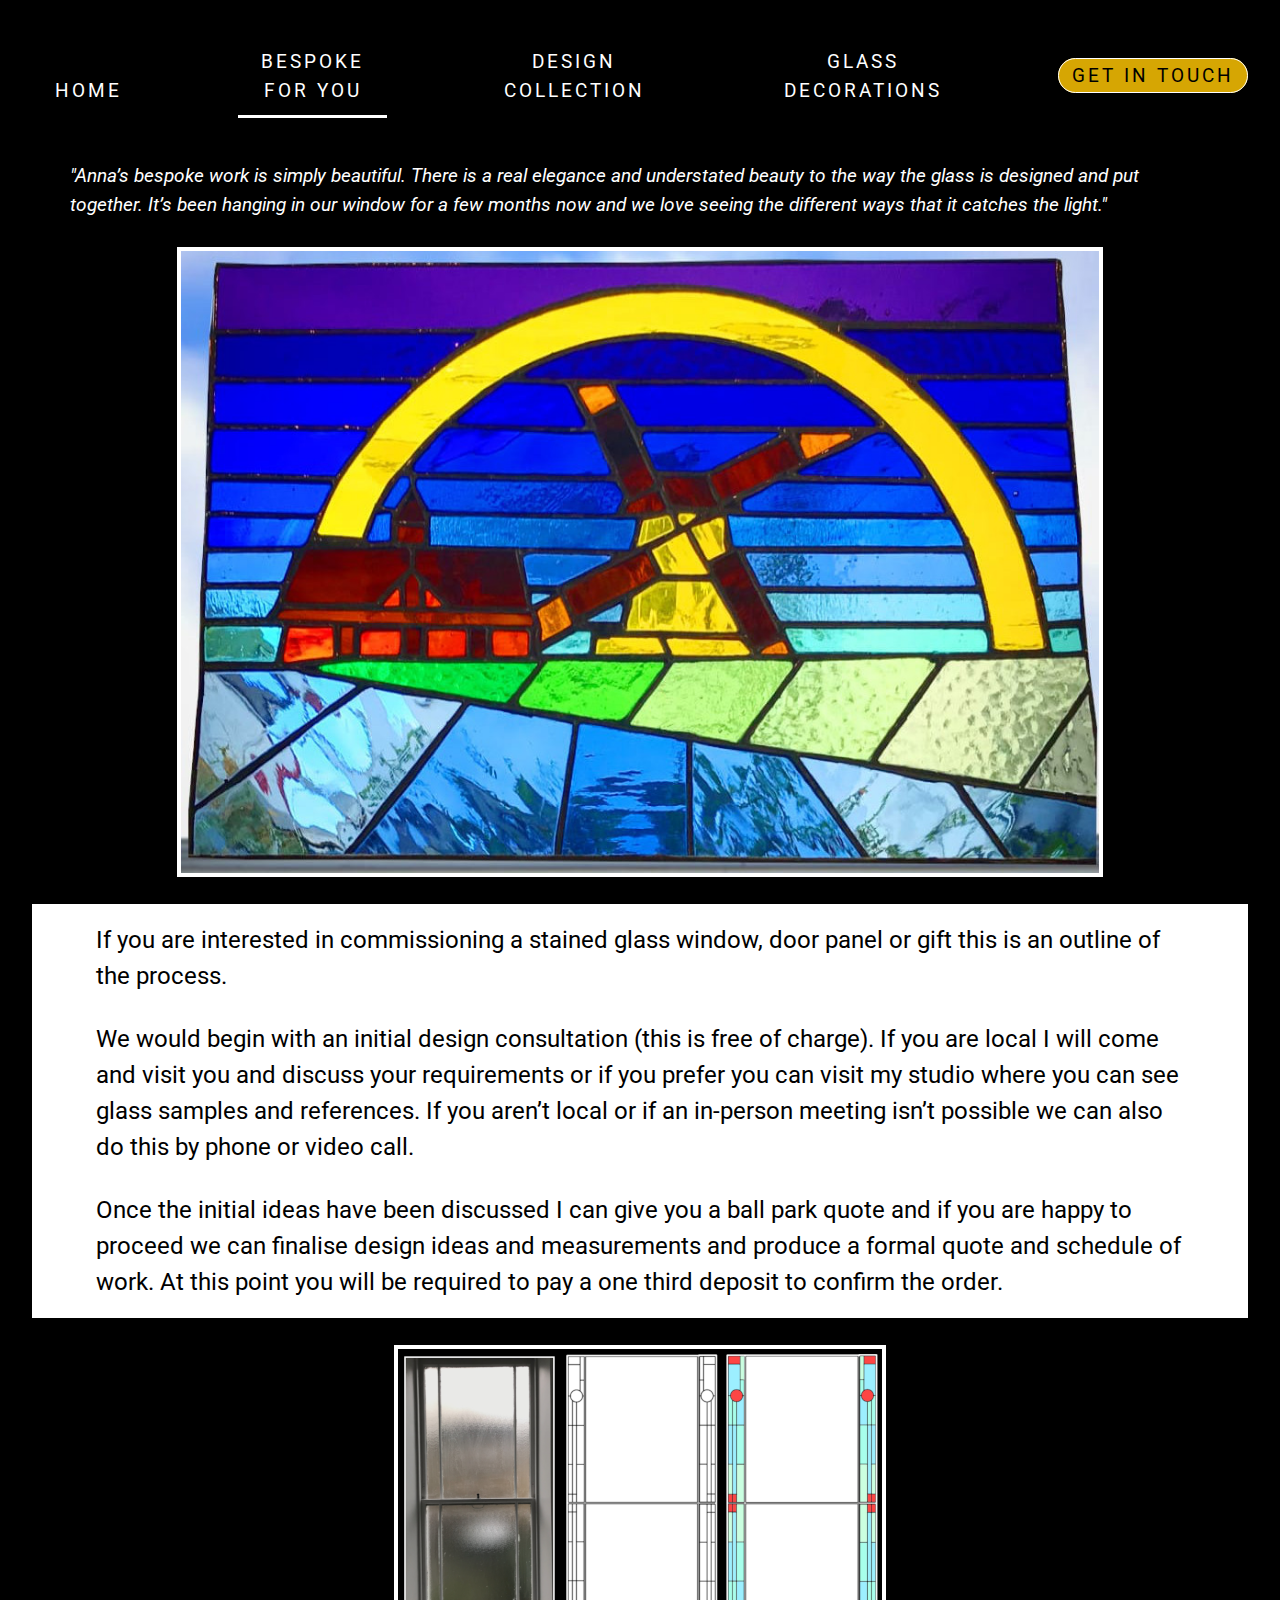
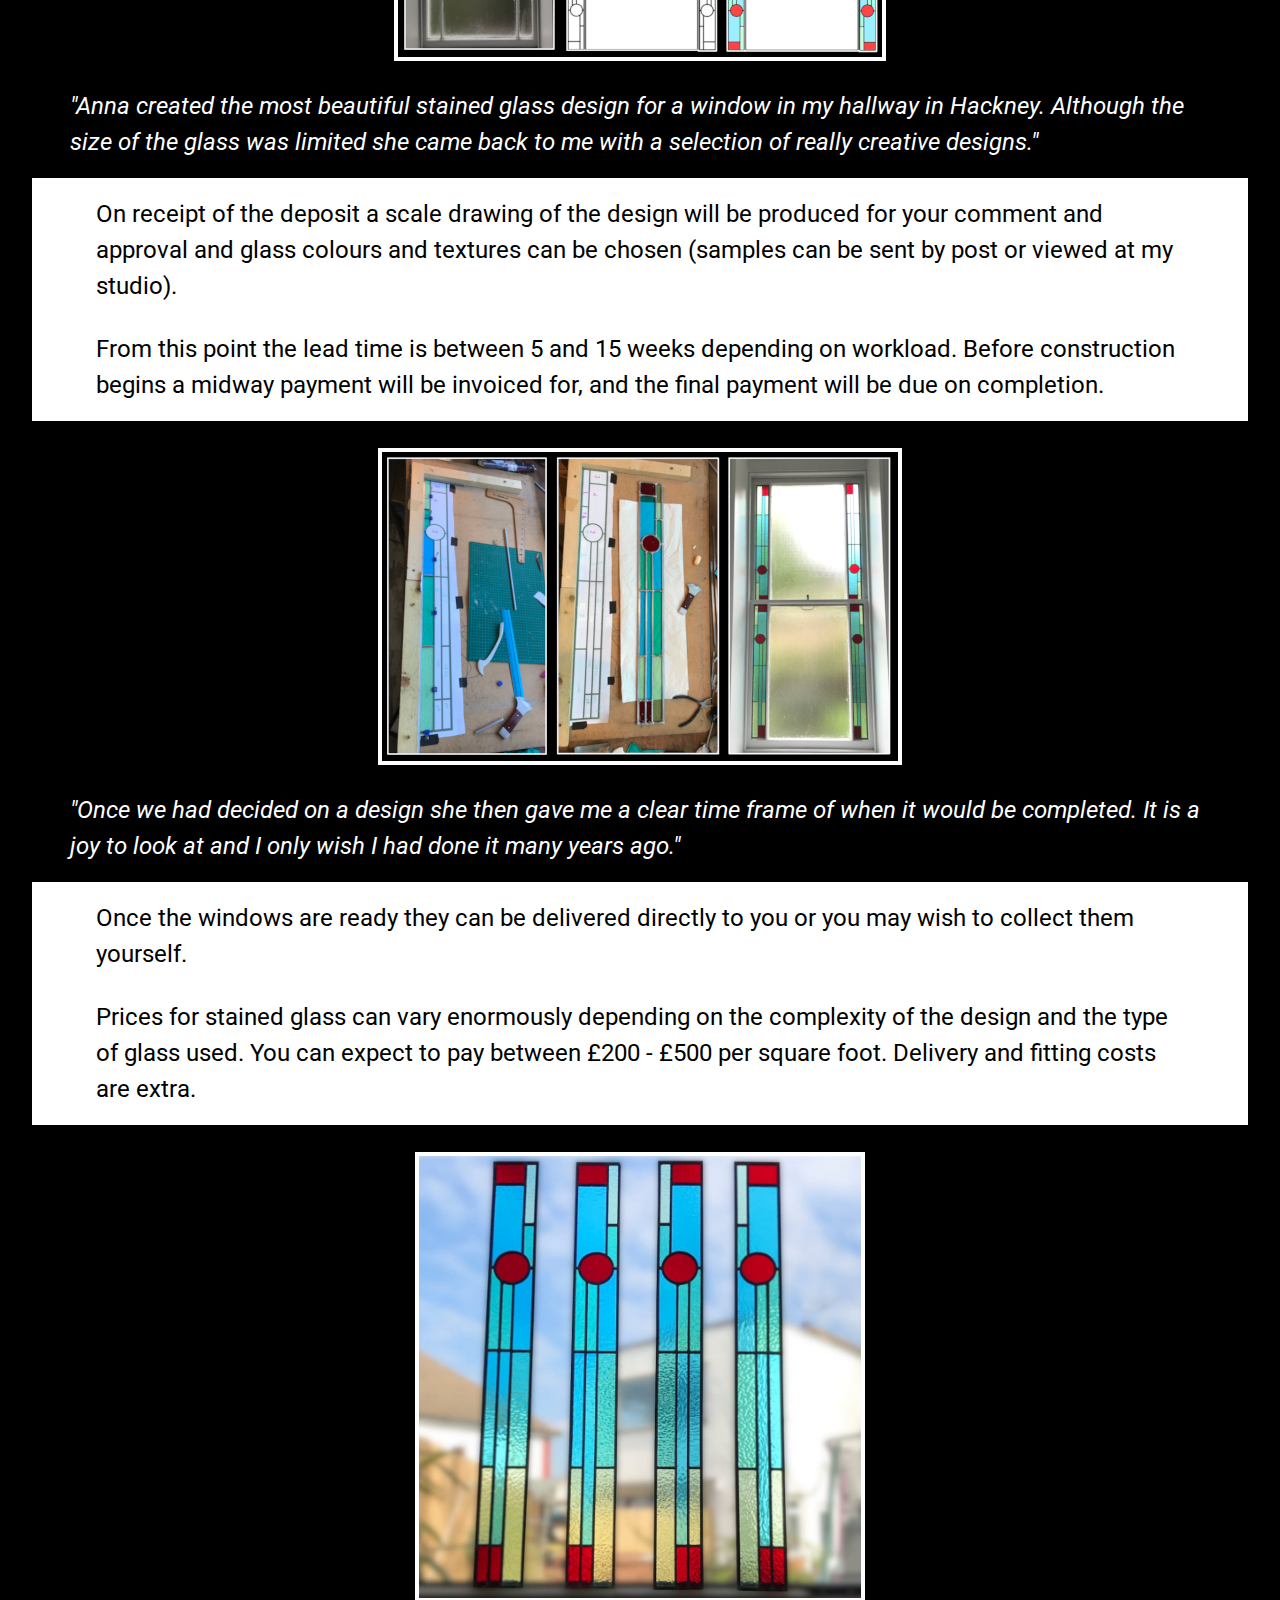
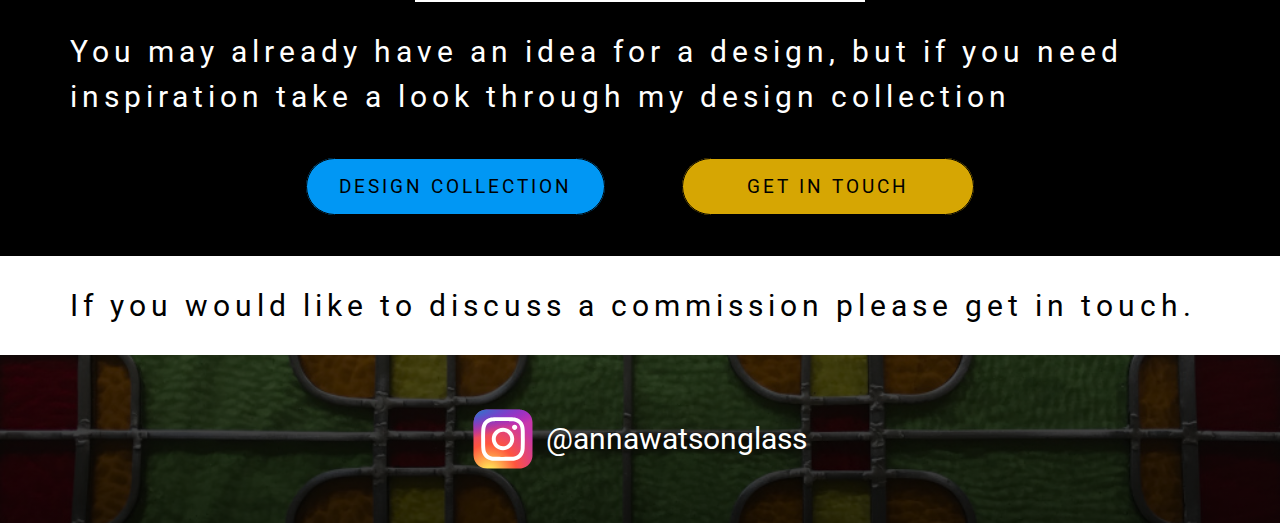
==== commit 653bcaa1: "Re-cloned repository and replaced HTML and CSS files" ====
--- a/bespoke-for-you.html
+++ b/bespoke-for-you.html
@@ -17,7 +17,7 @@
 	</head>
 	<div class="contact">
         <a class="skip-to-content" href="#main">skip to content</a>
-        <header class="primary-header section-wrap">
+        <header class="primary-header-bg-img section-wrap">
             <div class="primary-header-layout">
                 <div class="contact-btn-mobile">
                     <a
@@ -73,13 +73,13 @@
             </div>
         </header>
         <main id="main">
-            <section class="section-wrap">
+            <!-- <section class="section-wrap">
                 <div class="commissions-header-wrap">
                     <h1 class="fs-7">Commissions</h1>
-                    <h2 class="fs-4 bot-1">Bespoke For You</h2>
                 </div>
-            </section>
+            </section> -->
             <div class="section-wrap bg-black">
+                <p class="bespoke-quote text-white fs-1 top-3 sides-3"> "Anna’s bespoke work is simply beautiful. There is a real elegance and understated beauty to the way the glass is designed and put together. It’s been hanging in our window for a few months now and we love seeing the different ways that it catches the light."</p>
                 <div class="gallery">
                     <div class="img-container">
                         <img
@@ -89,7 +89,7 @@
                         />
                     </div>
                 </div>
-                <p class="bespoke-quote text-white fs-2 sides-3 bot-2"> "Anna’s bespoke work is simply beautiful. There is a real elegance and understated beauty to the way the glass is designed and put together. It’s been hanging in our window for a few months now and we love seeing the different ways that it catches the light."</p>
+                
             </div>
             <section>
                 <div class="section-wrap">
--- a/style.css
+++ b/style.css
@@ -628,6 +628,18 @@
 	background-size: cover;
 }
 
+.primary-header-bg-img {
+	background: hsl(var(--black));
+	background-image: linear-gradient(
+			hsl(var(--clr-black) / 0.2),
+			hsl(var(--clr-black) / 0.1)
+		),
+		url(./images/glass-header-bg.png);
+	background-position: center;
+	background-repeat: no-repeat;
+	background-size: cover;
+}
+
 @media (min-width: 540px) {
 	.home {
 		background-image: linear-gradient(
@@ -809,7 +821,8 @@
 /* ///////////////////////////*/
 
 .img-container {
-	/* cursor: pointer; */
+	display: grid;
+	justify-content: center;
 	margin: 3vh 0;
 }
 
@@ -820,11 +833,19 @@
 
 .gallery {
 	display: grid;
-	/* flex-wrap: wrap; */
+	grid-column: 2;
 	justify-content: center;
 	gap: 5vw;
 }
 
+.hero-quote {
+	grid-column: 2;
+	font-style: italic;
+	background-color: hsl(var(--clr-black) / 0.5);
+	border-radius: 20px;
+	margin: 5vw;
+	padding: 1vh 2vw;
+}
 /* .bespoke-process-img-wrap {
 	display: grid;
 	grid-template-columns: 1fr auto 1fr;
@@ -858,7 +879,7 @@
 }
 
 .bespoke-hero {
-	max-height: 50vh;
+	max-height: 70vh;
 }
 
 .bespoke-quote {
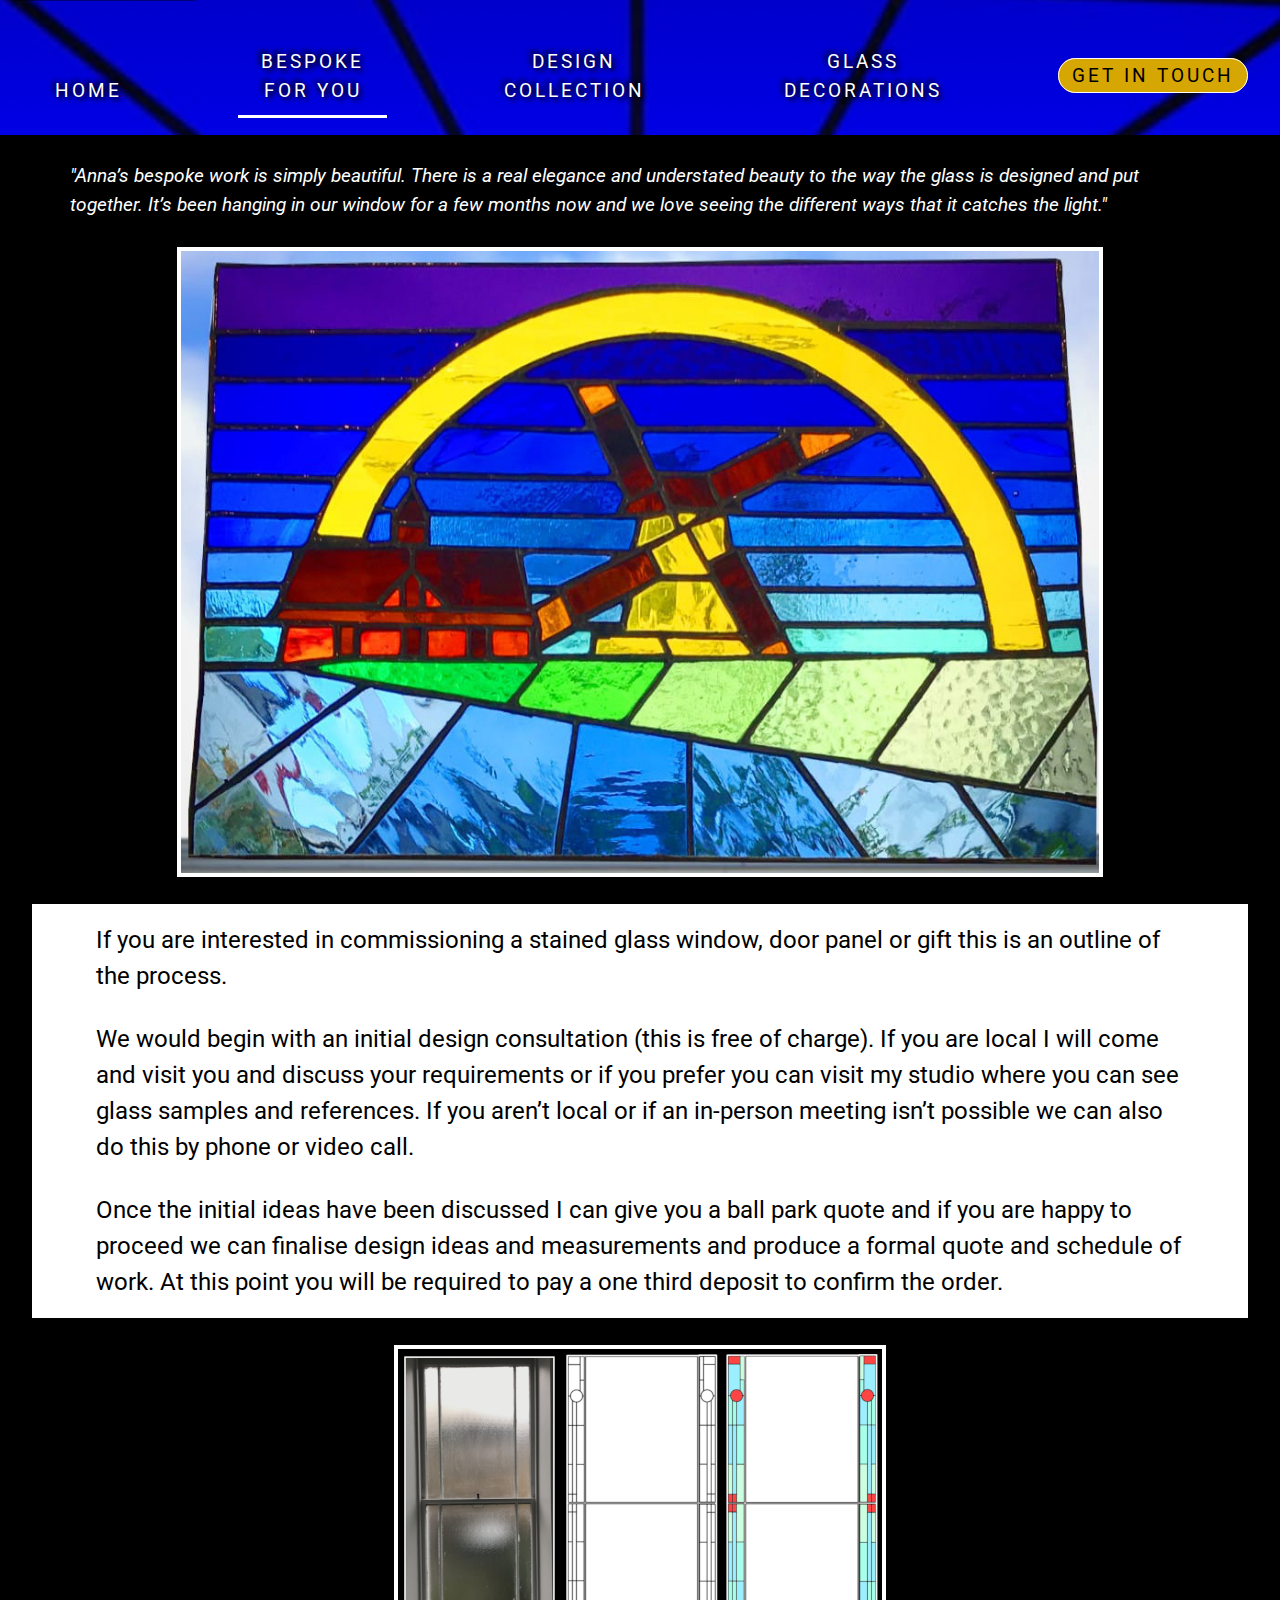
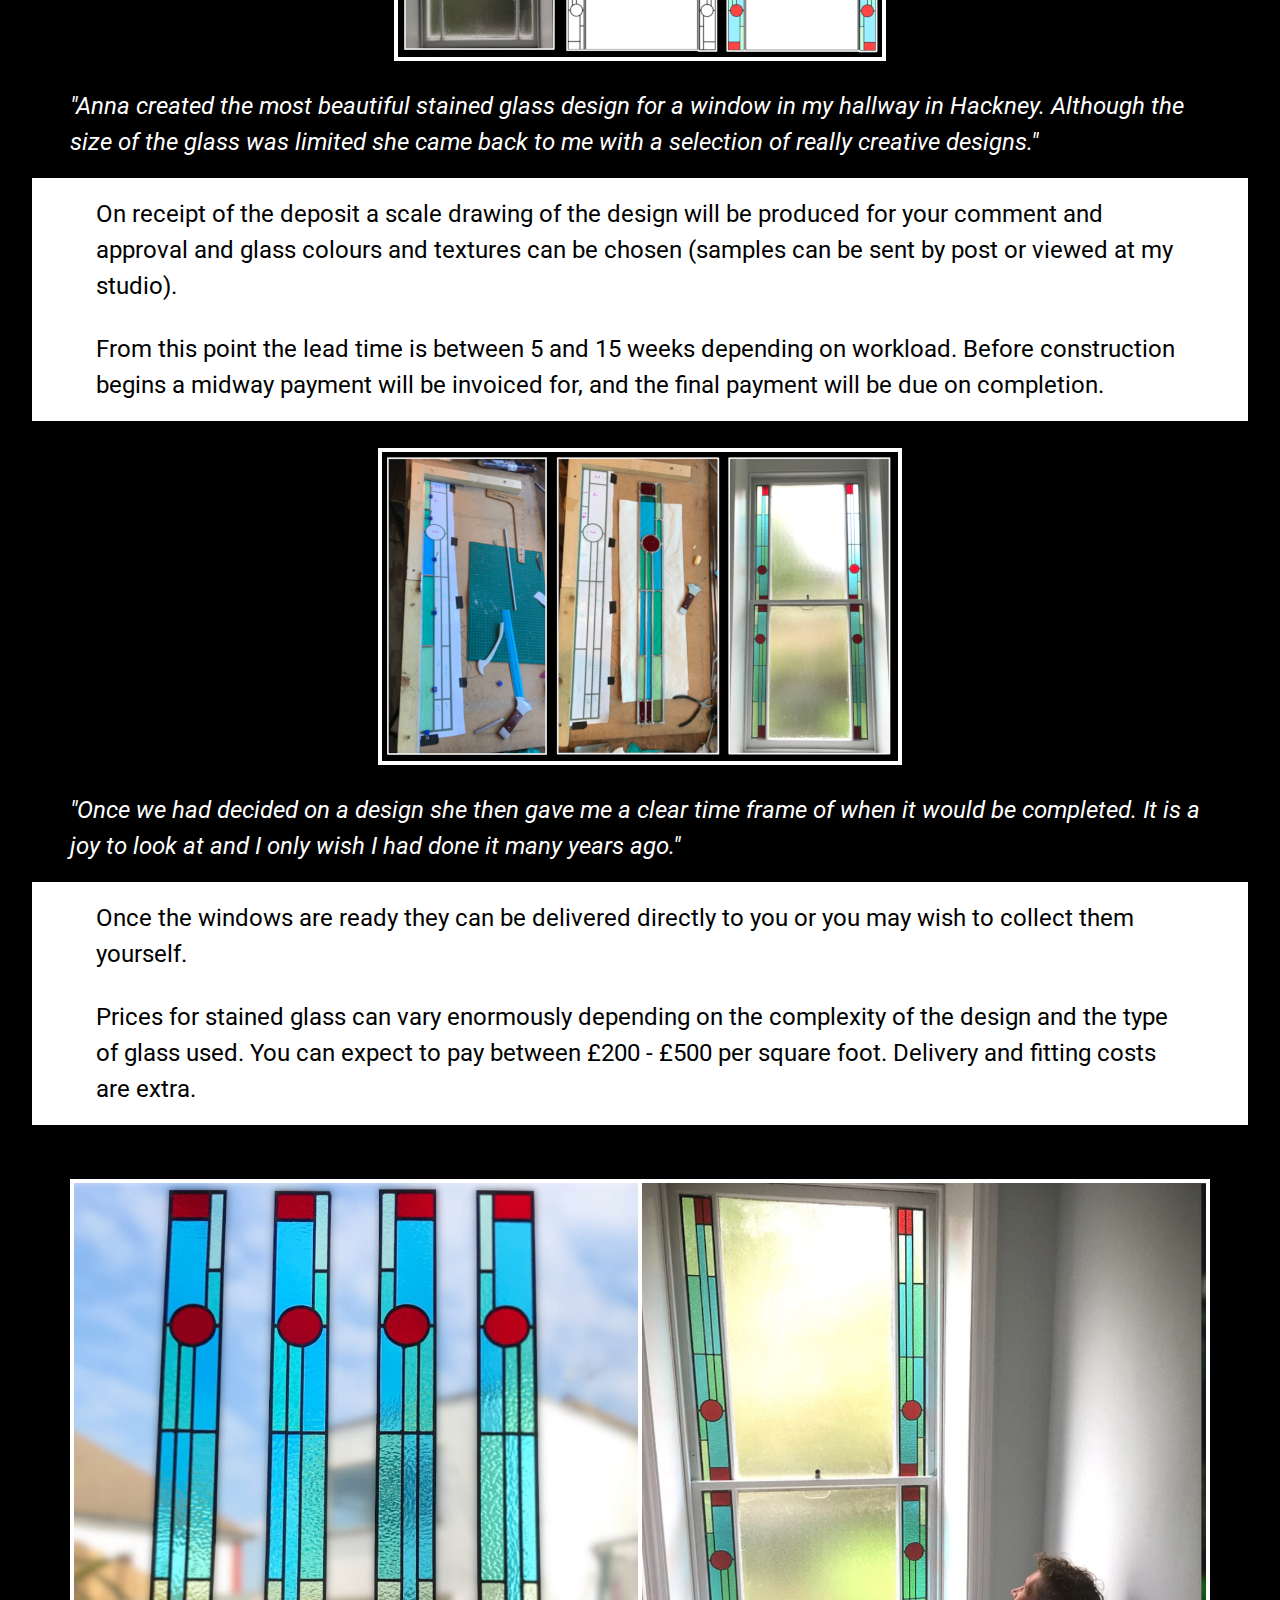
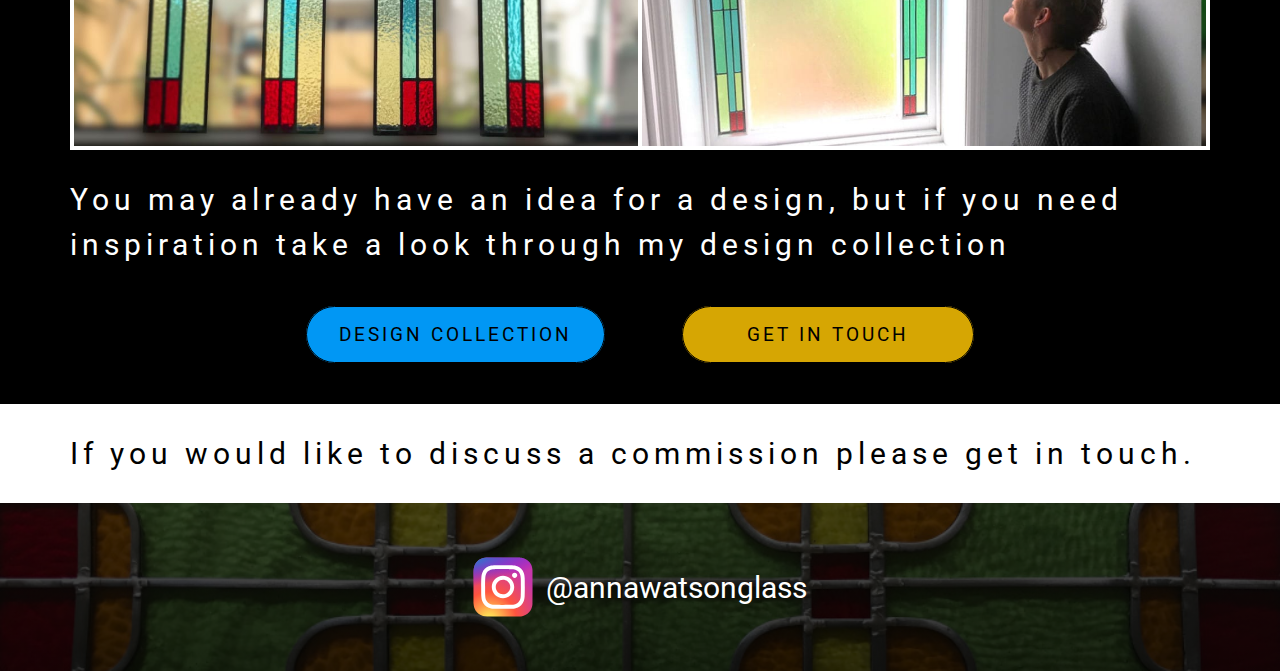
==== commit d9abc3bf: "Update bespoke-for-you.html" ====
--- a/bespoke-for-you.html
+++ b/bespoke-for-you.html
@@ -140,20 +140,17 @@
                         </p>
                     </div>
                 </div>
-                <div class="gallery">
-                    <div class="img-container">
-                        <img
-                            class="des-col border bespoke-process"
-                            src="./images/13s-georgian-stripes.jpg"
-                            alt=""
-                        />
+                    <div class="section-wrap bg-black">
+                        <div class="two-item-flex sides-3 top-6">
+                            <img class="two-img-first" src="./images/13s-georgian-stripes.jpg" alt="">
+                            <img class="two-img-last" src="./images/georgian-stripes-anna.jpg" alt="">
+                        </div>
                     </div>
-                </div>
             </section>
             
             <div class="section-wrap bg-black text-white bot-3">
                 <div class="one-col">
-                    <p class="fs-3 sides-3 bot-3 letter-space-1">
+                    <p class="fs-3 sides-3 top-3 bot-3 letter-space-1">
                         You may already have an idea for a design, but if you need inspiration take a look through my design collection
                         </p>
                     <div class="two-cta two-item-flex fs-1">
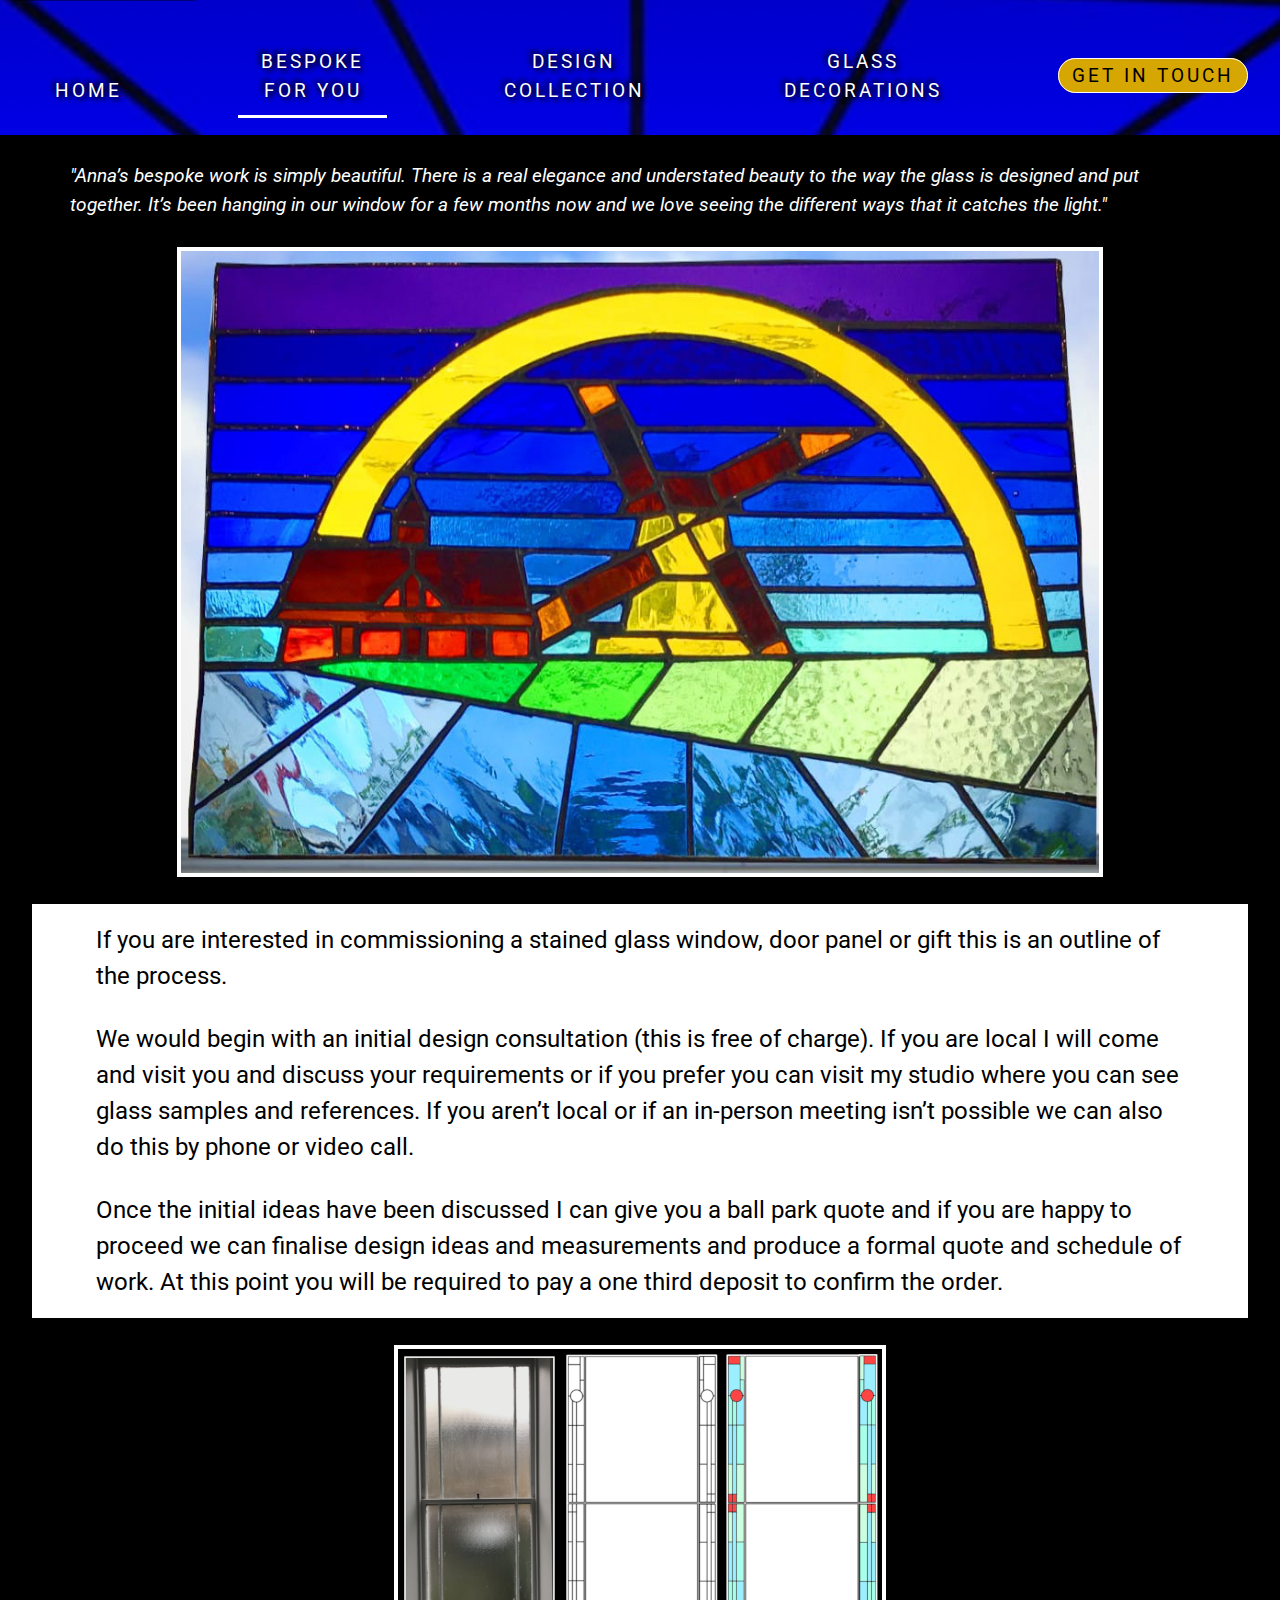
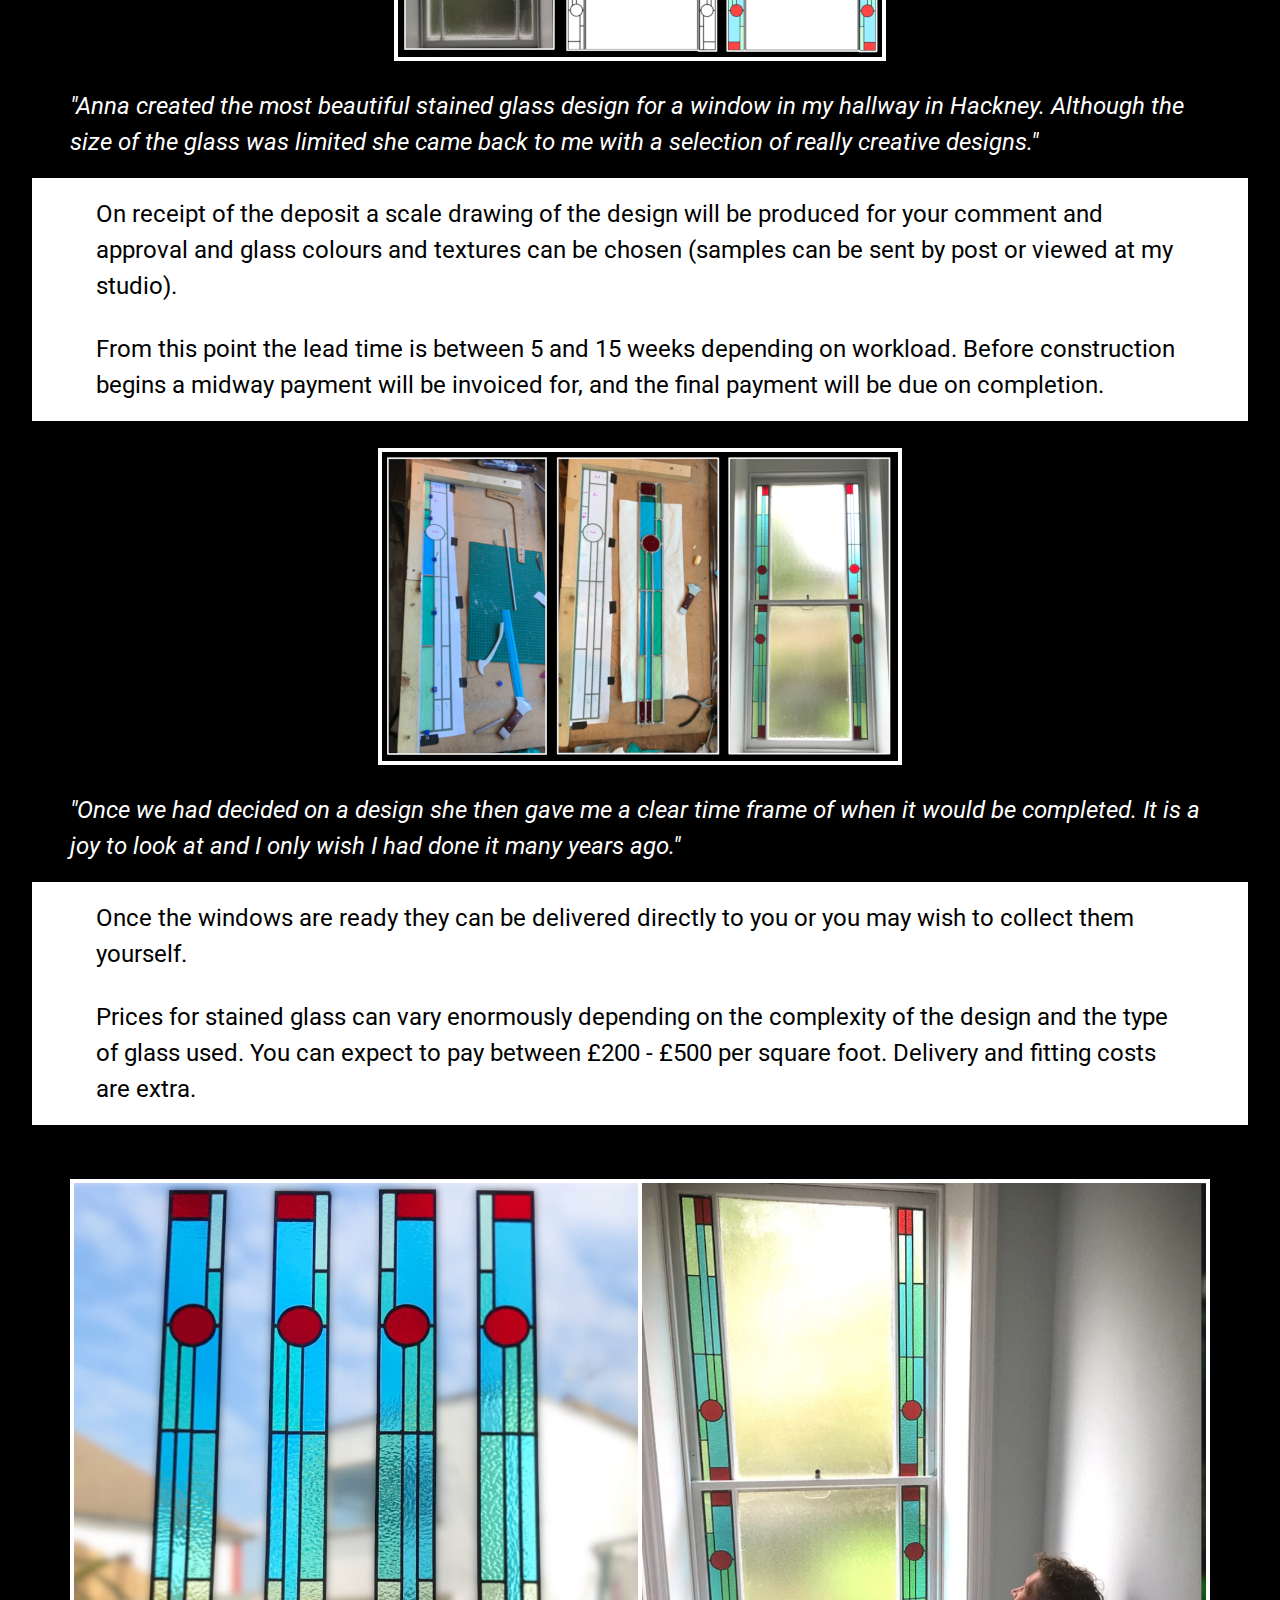
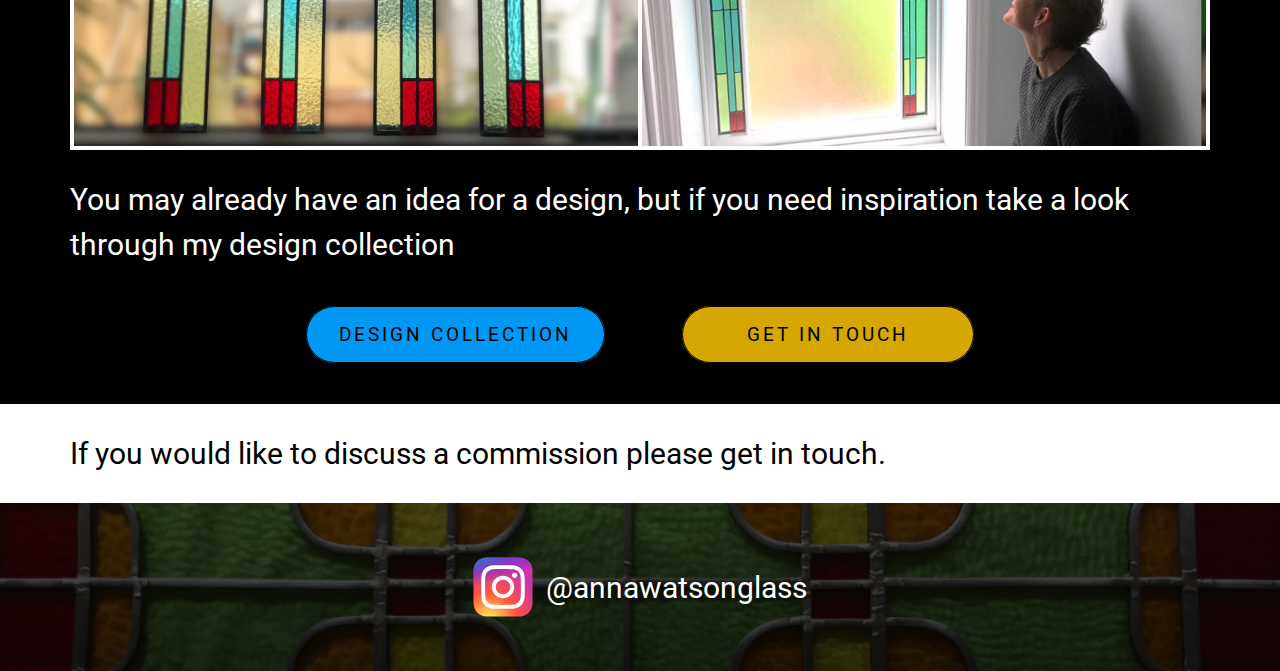
==== commit e27c7cfe: "Remove letter spacing" ====
--- a/bespoke-for-you.html
+++ b/bespoke-for-you.html
@@ -130,7 +130,7 @@
                             />
                         </div>
                     </div>
-                    <p class="bespoke-quote text-white fs-2 sides-3 bot-2"> "Once we had decided on a design  she then gave me a clear time frame of when it would be completed. It is a joy to look at and I only wish I had done it many years ago."</p>
+                    <p class="bespoke-quote text-white fs-2 sides-3 bot-2"> "Once we had decided on a design she then gave me a clear time frame of when it would be completed. It is a joy to look at and I only wish I had done it many years ago."</p>
                 </div>
                 <div class="section-wrap">
                     <div class="commissions-text bg-white text-black">
@@ -150,7 +150,7 @@
             
             <div class="section-wrap bg-black text-white bot-3">
                 <div class="one-col">
-                    <p class="fs-3 sides-3 top-3 bot-3 letter-space-1">
+                    <p class="fs-3 sides-3 top-3 bot-3">
                         You may already have an idea for a design, but if you need inspiration take a look through my design collection
                         </p>
                     <div class="two-cta two-item-flex fs-1">
@@ -172,7 +172,7 @@
                 </div>
             </div>
             <div class="section-wrap bg-white text-black top-3 bot-3">
-                <p class="fs-3 sides-3 letter-space-1">
+                <p class="fs-3 sides-3">
                     If you would like to discuss a commission please get in touch.
                  </p>
                 </div>
--- a/style.css
+++ b/style.css
@@ -838,6 +838,11 @@
 	gap: 5vw;
 }
 
+.img-name {
+	justify-self: center;
+	margin-top: 2vh;
+}
+
 .hero-quote {
 	grid-column: 2;
 	font-style: italic;
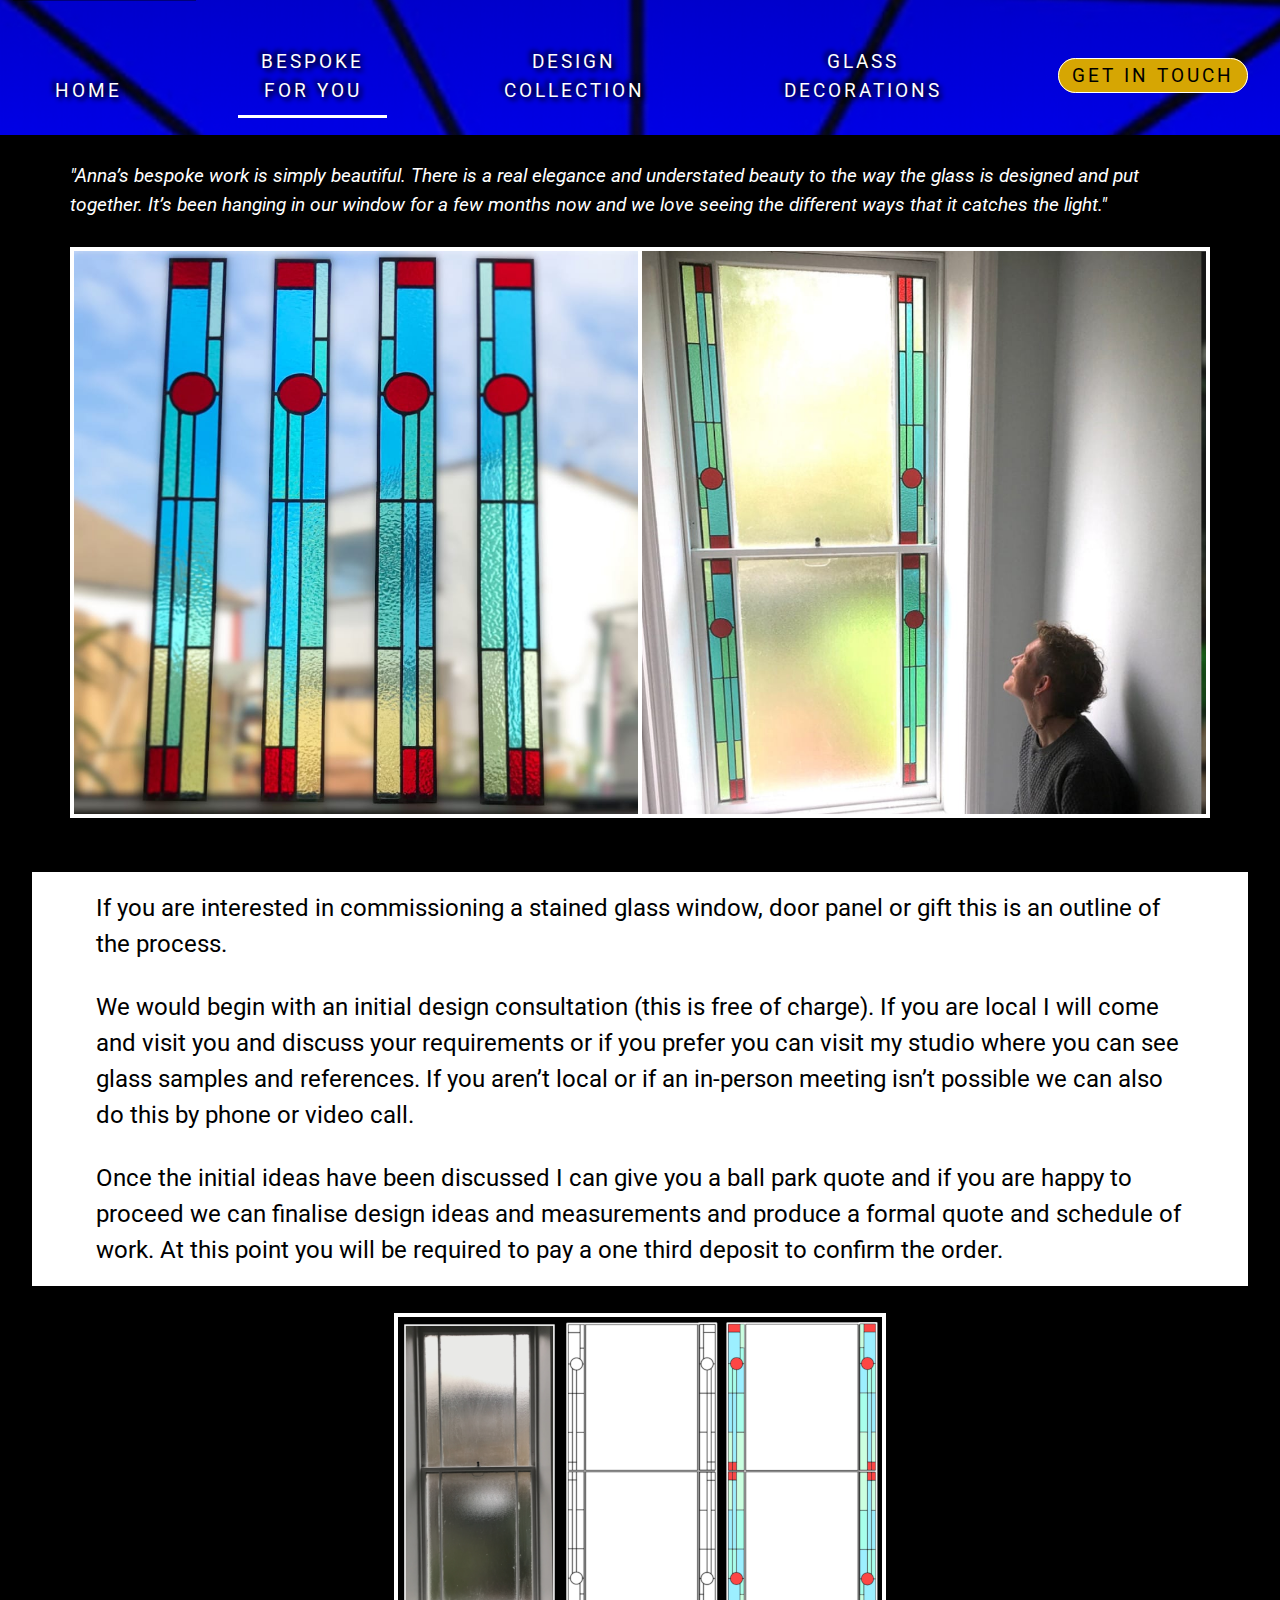
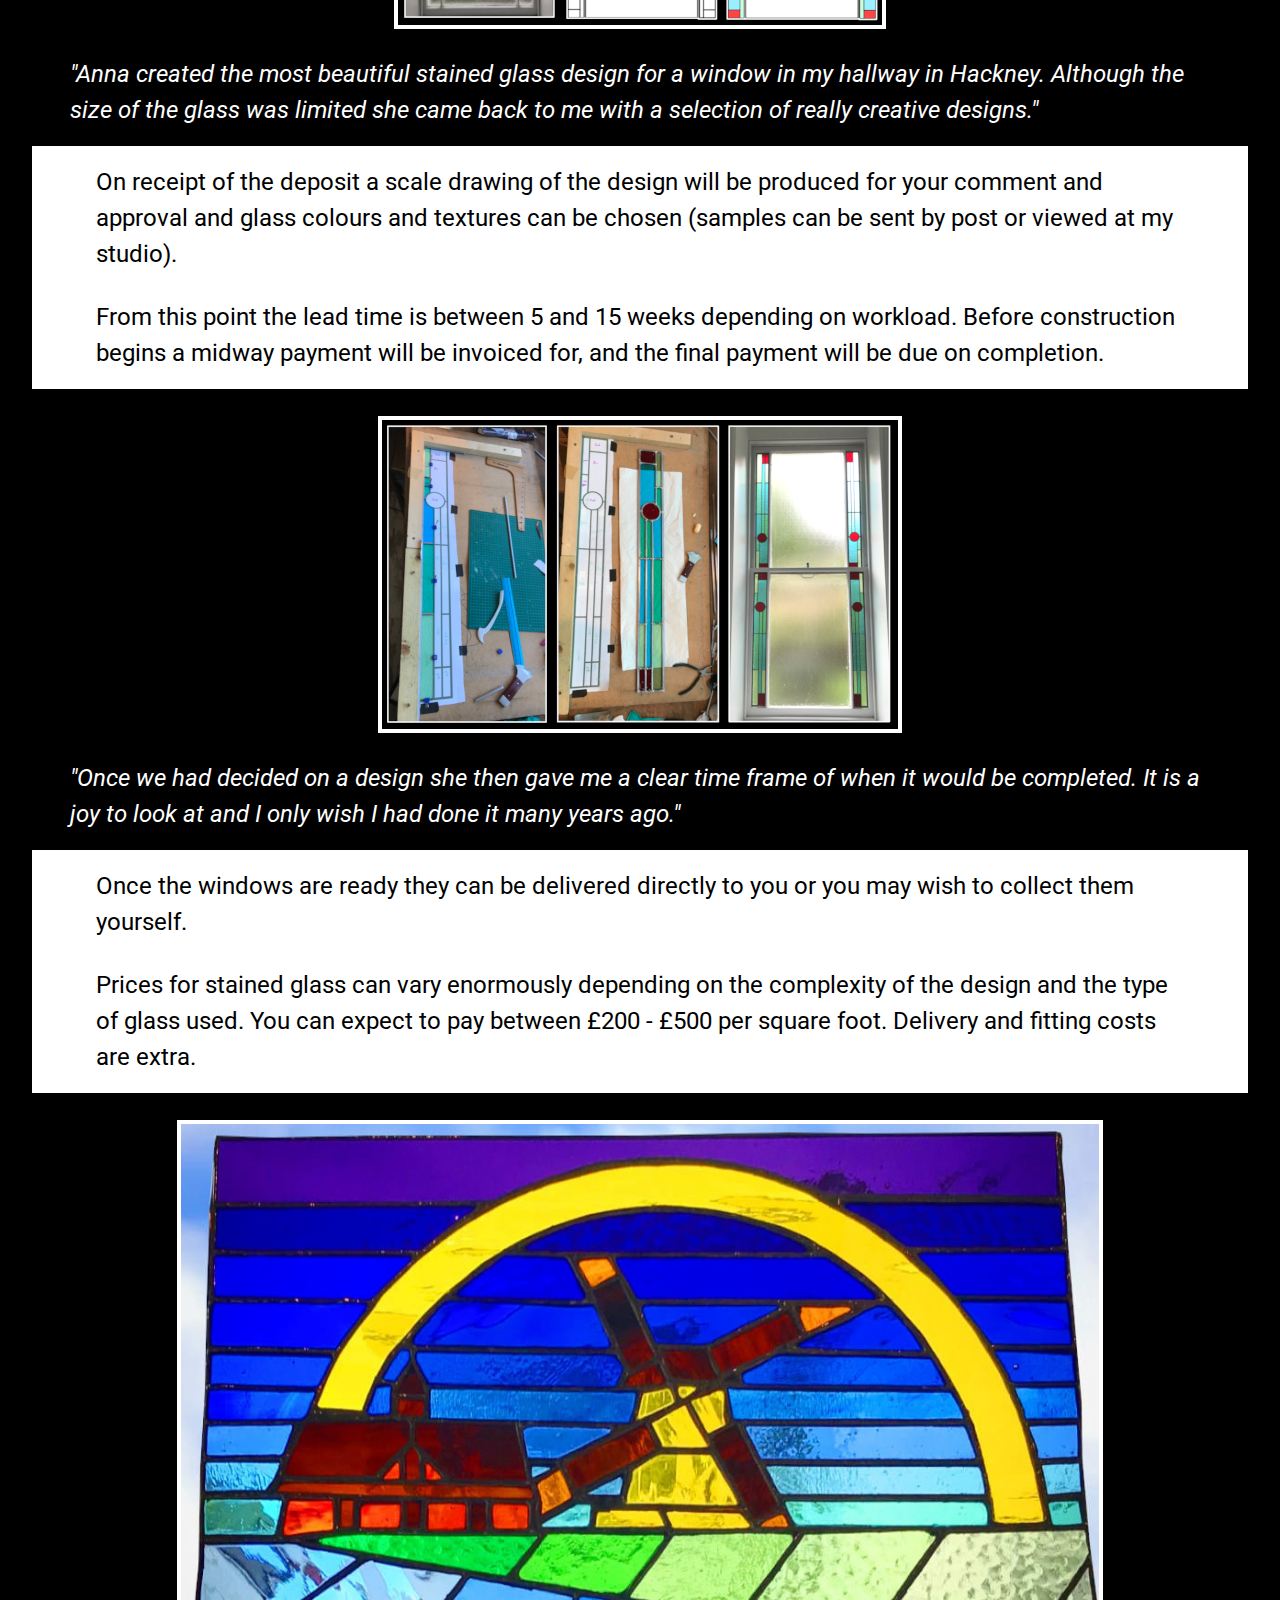
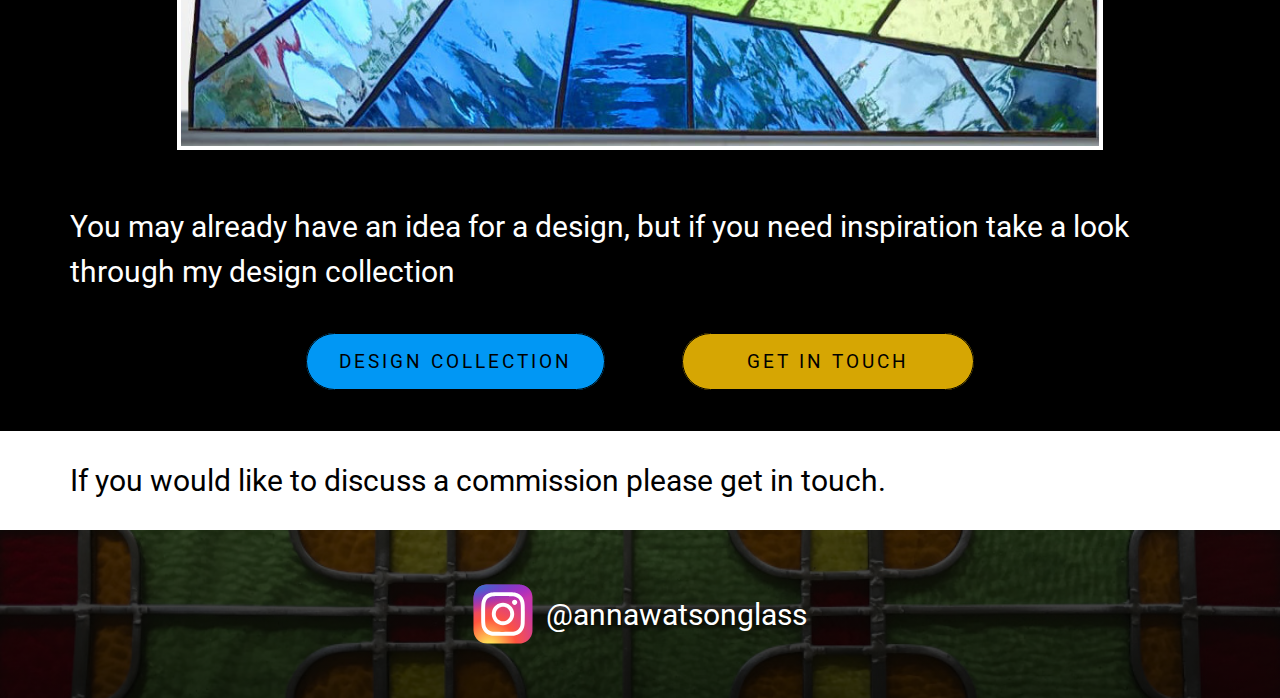
==== commit 4d82e0c2: "Swap images on Bespoke" ====
--- a/bespoke-for-you.html
+++ b/bespoke-for-you.html
@@ -80,16 +80,12 @@
             </section> -->
             <div class="section-wrap bg-black">
                 <p class="bespoke-quote text-white fs-1 top-3 sides-3"> "Anna’s bespoke work is simply beautiful. There is a real elegance and understated beauty to the way the glass is designed and put together. It’s been hanging in our window for a few months now and we love seeing the different ways that it catches the light."</p>
-                <div class="gallery">
-                    <div class="img-container">
-                        <img
-                            class="des-col border bespoke-hero"
-                            src="./images/golden-rainbow-crop.jpg"
-                            alt=""
-                        />
-                    </div>
+            </div>
+            <div class="section-wrap bg-black">
+                <div class="two-item-flex sides-3 top-3 bot-6">
+                    <img class="two-img-first" src="./images/29s-georgian-window-strips.jpg" alt="">
+                    <img class="two-img-last" src="./images/georgian-stripes-anna.jpg" alt="">
                 </div>
-                
             </div>
             <section>
                 <div class="section-wrap">
@@ -140,12 +136,15 @@
                         </p>
                     </div>
                 </div>
-                    <div class="section-wrap bg-black">
-                        <div class="two-item-flex sides-3 top-6">
-                            <img class="two-img-first" src="./images/13s-georgian-stripes.jpg" alt="">
-                            <img class="two-img-last" src="./images/georgian-stripes-anna.jpg" alt="">
-                        </div>
+                <div class="gallery">
+                    <div class="img-container">
+                        <img
+                            class="des-col border bespoke-hero"
+                            src="./images/golden-rainbow-crop.jpg"
+                            alt=""
+                        />
                     </div>
+                </div>
             </section>
             
             <div class="section-wrap bg-black text-white bot-3">
